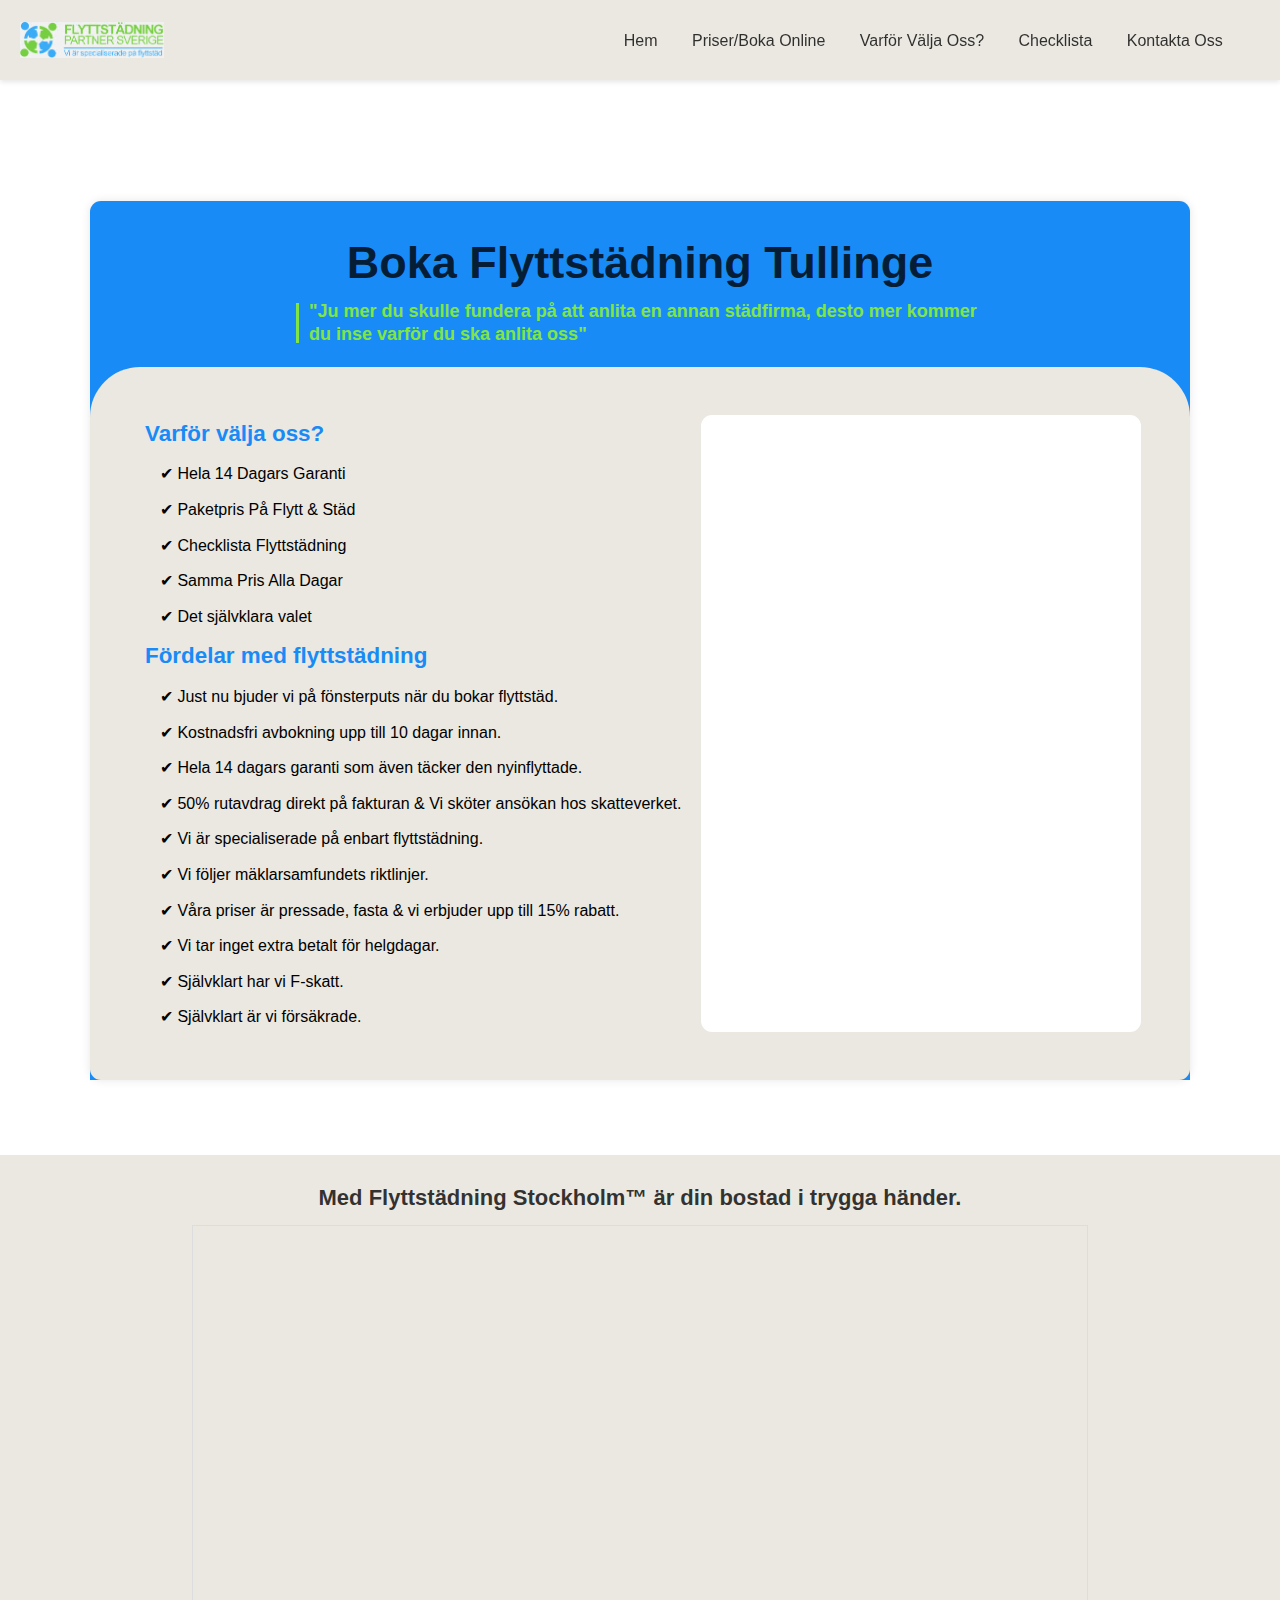
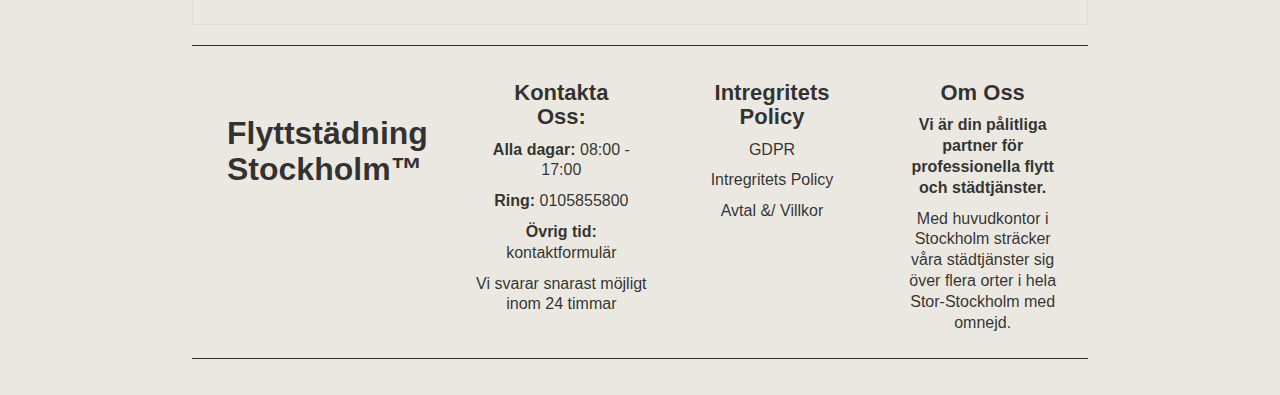
==== booking-page.html @ 36fc8c75 "BIG UPDATE" ====
<!DOCTYPE html>
<html lang="en">
<head>
    <meta charset="UTF-8">
    <meta name="viewport" content="width=device-width, initial-scale=1.0">
    <title>Flyttstädning Stockholm</title>
    <link rel="stylesheet" href="style.css"> <!-- Link to external CSS file -->
</head>
<body class="booking-body">
    <header>
        <nav class="navbar">
            <img id="logo" src="./images/logo.gif" alt="logo">
            <div class="menu-icon" id="menu-icon">
                <div class="line"></div>
                <div class="line"></div>
                <div class="line"></div>
            </div>
            <ul class="nav-links" id="nav-menu">
                <li><a href="index.html">Hem</a></li>
                <li><a href="booking-page.html">Priser/Boka Online</a></li>
                <li><a href="whyus.html">Varför Välja Oss?</a></li>
                <li><a href="checklist.html">Checklista</a></li>
                <li><a href="contact.html">Kontakta Oss</a></li>
            </ul>
        </nav>
    </header>

    <img src="./images/cleaningbg3.jpg" alt="cleaning service" class="background-image">

    <div class="boooking-container">
        <div class="contact-inner-container">
            <h1>Boka Flyttstädning Tullinge</h1>
            <p class="quote-container"><span class="quote-line"></span>"Ju mer du skulle fundera på att anlita en annan städfirma, desto mer kommer du inse varför du ska anlita oss"</p>
        </div>

        <div class="form-container">
            <div class="form-inner-container flex-row">
                <div class="">
                    <div class="info-section">
                        <h2 class="form-h2">Varför välja oss?</h2>
                        <ul>
                            <li><span class="checkmark-2">✔</span> Hela 14 Dagars Garanti</li>
                            <li><span class="checkmark-2">✔</span> Paketpris På Flytt & Städ</li>
                            <li><span class="checkmark-2">✔</span> Checklista Flyttstädning</li>
                            <li><span class="checkmark-2">✔</span> Samma Pris Alla Dagar</li>
                            <li><span class="checkmark-2">✔</span> Det självklara valet</li>
                        </ul>
                    </div>
                    
                    <div class="benefits-section">
                        <h2 class="form-h2">Fördelar med flyttstädning</h2>
                        <ul>
                            <li><span class="checkmark-2">✔</span> Just nu bjuder vi på fönsterputs när du bokar flyttstäd.</li>
                            <li><span class="checkmark-2">✔</span> Kostnadsfri avbokning upp till 10 dagar innan.</li>
                            <li><span class="checkmark-2">✔</span> Hela 14 dagars garanti som även täcker den nyinflyttade.</li>
                            <li><span class="checkmark-2">✔</span> 50% rutavdrag direkt på fakturan & Vi sköter ansökan hos skatteverket.</li>
                            <li><span class="checkmark-2">✔</span> Vi är specialiserade på enbart flyttstädning.</li>
                            <li><span class="checkmark-2">✔</span> Vi följer mäklarsamfundets riktlinjer.</li>
                            <li><span class="checkmark-2">✔</span> Våra priser är pressade, fasta & vi erbjuder upp till 15% rabatt.</li>
                            <li><span class="checkmark-2">✔</span> Vi tar inget extra betalt för helgdagar.</li>
                            <li><span class="checkmark-2">✔</span> Självklart har vi F-skatt.</li>
                            <li><span class="checkmark-2">✔</span> Självklart är vi försäkrade.</li>
                        </ul>
                    </div>
                </div>
               
                <div class="form-section">
                    <div id="" class="booking_form">
                        <div id="iframe-container">
                            <iframe id="fs_frame_15" src="https://www.formsolutions.se/forms/view/15" scrolling="no" style="overflow: hidden; height: 570px; width:400px; border:none;"></iframe>
                        </div>
                    </div>
                </div>
            </div>
        </div>
    </div>

    <footer>
        <div class="footer-container centered-section">
            <h2>Med Flyttstädning Stockholm™ är din bostad i trygga händer.</h2>
            <!-- MAPS -->
            <div class="map-container">
                <iframe 
                src="https://www.google.com/maps/embed?pb=!1m18!1m12!1m3!1d3151.8354345093666!2d144.95373631531697!3d-37.816279779751554!2m3!1f0!2f0!3f0!3m2!1i1024!2i768!4f13.1!3m3!1m2!1s0x6ad642af0f11fd81%3A0xf5779a74ee620c1!2sMelbourne%20VIC%2C%20Australia!5e0!3m2!1sen!2sus!4v1602314217045!5m2!1sen!2sus" 
                width="100%" 
                height="100%" 
                style="border:0;" 
                allowfullscreen="" 
                loading="lazy">
            </iframe>
            </div>
            <div class="footer-inner-container">
                <div class="footer-text-section paragraph-2tv2o3MU1B text-output cparagraph-2tv2o3MU1B none noBorder radius0 none" data-animation-class=""><div><h2><strong><br>Flyttstädning<br>Stockholm™</strong></h2></div></div>

                <div class="footer-text-section">
                    <h3>Kontakta Oss:</h3>
                    <p><strong>Alla dagar:</strong> 08:00 - 17:00</p>
                    <p><strong>Ring:</strong> 0105855800</p>
                    <p><strong>Övrig tid:</strong> kontaktformulär</p>
                    <p>Vi svarar snarast möjligt inom 24 timmar</p>
                </div>
                <div class="footer-text-section">
                    <h3>Intregritets Policy</h3>
                    <p class="orange-color">GDPR</p>
                    <p class="orange-color">Intregritets Policy</p>
                    <p class="orange-color">Avtal &/ Villkor</p>
                </div>
                <div class="footer-text-section">
                    <h3>Om Oss</h3>
                    <p><strong>Vi är din pålitliga partner för professionella flytt och städtjänster.</strong></p>
                    <p>Med huvudkontor i Stockholm sträcker våra städtjänster sig över flera orter i hela Stor-Stockholm med omnejd.</p>
                </div>
            </div>
        </div>
    </footer>

    <script src="functions.js"></script>
</body>
</html>
---- style.css ----
:root {
    --H1-TEXT:65px;
    /* --MAIN-COLOR:#537164; */
    --MAIN-COLOR:#81E546;
    --SECONDARY-COLOR:rgba(0,0,0,0.8);
    --BTN-COLOR:#188bf6;
    --TEXT-COLOR:rgba(255,255,255,1);
    --TEXT-COLOR:rgba(0,0,0,0.8);
    --SOFT-COLOR:#EAE8E1;
    /* --SOFT-COLOR:#e3e1e1; */
    /* --ORANGE-COLOR:#f6ad55; */
    --ORANGE-COLOR:#3CACF6;
    --RED-COLOR:#e93d3d;
    --BIG-TEXT:35px;
    --MEDIUM-TEXT:28px;
    --SMALL-TEXT:20px;
    --SMALLEST-TEXT:16px;
    --FONT-FAMILY: 'Arial, sans-serif'; 
    --PADDING: 10px;
    --MARGIN: 15px;
    --BIG-MARGIN:20px;
    --BIGGEST-MARGIN:30px;
    --BIGGEST-MARGIN:40px;
    --BORDER-RADIUS:11px;
}

* {
    box-sizing: border-box;
    margin: 0;
    padding: 0;
}

body {
    font-family: Arial, sans-serif;
    margin: 0;
    padding: 0;
    line-height: 1.6;
    background-color:var(--MAIN-COLOR);
    position: relative;
    overflow-x: hidden;
    padding-top:1px;
}

h1 {
    font-size:var(--H1-TEXT);
    margin:var(--MARGIN);
    line-height:120%;
    width:800px;
    width:100%;
    opacity: 0; /* Start with invisible text */
    animation: fadeInUp 1.5s ease-in-out forwards; /* Apply the animation */
    animation-delay: 0.2s; /* Start animation after h1 is done */
    color:var(--TEXT-COLOR);
}

h2 {
    font-size:var(--BIG-TEXT);
    margin:var(--MARGIN);
    line-height:110%;
    color:var(--TEXT-COLOR);
}

h3 {
    font-size:var(--MEDIUM-TEXT);
    margin:var(--MARGIN);
    line-height:110%;
    color:var(--TEXT-COLOR);
}

p {
    font-size:var(--SMALL-TEXT);
    margin:var(--MARGIN);
    line-height: 130%;
    color:var(--TEXT-COLOR);
}

.big-paragraph {
    font-size:var(--BIG-TEXT);
    margin-bottom:0;
    opacity:0;
    animation: fadeInUp 1.5s ease-in-out forwards; /* Apply the animation */
    animation-delay: 0.2s; /* Start animation after h1 is done */
}

.small-paragraph {
    font-size:23px;
    font-weight: bold;
    margin-top:0;
    opacity:0;
    animation: fadeInUp 1.5s ease-in-out forwards; /* Apply the animation */
    animation-delay: 0.2s; /* Start animation after h1 is done */
}

a {
    list-style: none;
    outline: none;
    text-decoration:none;
}

a:focus {
    color:rgba(255,255,255,0.1);
}

section {
    padding:60px 0;
    position: relative;
}

.centered-section {
    display: flex;
    justify-content: center;
    align-items: center;
    flex-direction: column;
}

.centered-text {
    text-align: center;
    color:var(--SECONDARY-COLOR);
    margin:var(--BIG-MARGIN);
}

.big-margin {
    margin:var(--BIG-MARGIN);
}

.main-color {
    color:var(--MAIN-COLOR);
    padding-top:50px;
}

.marked-text {
    color:black;
}

.half-section {
    width:50%;
    height:100%;
    display: flex;
    flex-direction: column;
    justify-content: center;
}

.half-section-inner-div{
    width: 80%;
    padding: 50px;
}

.container {
    width: 80%;
    height:100%;
    margin: auto;
    overflow: hidden;
    display:flex;
    max-width:1500px;
}

/* Optional: Styling for the map container */
.map-container {
    width: 100%;
    height: 400px; /* Adjust the height as needed */
    border: 1px solid #ddd; /* Optional border for visual appearance */
}

.blue-color {
    color:var(--BTN-COLOR) !important;
    font-weight: bold;
}

.green-color {
    color:var(--MAIN-COLOR) !important;
    font-weight: bold;
}

.padding-top {
    padding-top:var(--BIG-MARGIN);
}

@media only screen and (min-width: 3000px) {
    :root {
        --H1-TEXT:91px;
        --BIG-TEXT:56px;
        --MEDIUM-TEXT:39.2px;
        --SMALL-TEXT:28px;
        --SMALLEST-TEXT:22.4px;
        --FONT-FAMILY: 'Arial, sans-serif'; 
        --PADDING: 20px;
        --MARGIN: 30px;
        --BIG-MARGIN:40px;
        --BIGGEST-MARGIN:80px;
        --BORDER-RADIUS:11px;
    }
    
}

@media only screen and (max-width: 1780PX) {
    :root {
        --H1-TEXT:52px;
        --BIG-TEXT:32px;
        --MEDIUM-TEXT:22.4px;
        --SMALL-TEXT:16px;
        --SMALLEST-TEXT:12.8px;
        --PADDING: 10px;
        --MARGIN: 15px;
        --BIG-MARGIN:20px;
        --BIGGEST-MARGIN:30px;
        --BIGGEST-MARGIN:40px;
        --BORDER-RADIUS:11px;
    }

}

@media only screen and (max-width: 768px) {
    :root {
        --H1-TEXT:30px;
        --BIG-TEXT:26px;
        --MEDIUM-TEXT:20px;
        --SMALL-TEXT:16px;
        --SMALLEST-TEXT:13px;
        --PADDING: 10px;
        --MARGIN: 15px;
        --BIG-MARGIN:20px;
        --BIGGEST-MARGIN:30px;
        --BIGGEST-MARGIN:40px;
        --BORDER-RADIUS:11px;
    }
}
 

/* =============== BUTTONS  ================ */

.button-container {
    display:flex;
    margin:var(--MARGIN) 0;
}

.contact-button {
    width:220px;
    height: 55px;
    line-height:50px;
    border-radius:var(--BORDER-RADIUS);
    font-size: 22px;
    background-color:var(--MAIN-COLOR);
    text-align: center;
    color:var(--TEXT-COLOR);
    font-weight: bold;
    border: none;
    display: flex;
    justify-content: space-evenly;
    align-items: center;
    text-decoration: none;
    position: relative;
}

.contact-button:hover {
    cursor: pointer;
}

.sub-button {
    width:300px;
    height: 55px;
    line-height:50px;
    border-radius:var(--BORDER-RADIUS);
    font-size: 20px;
    background-color:var(--MAIN-COLOR);
    text-align: center;
    color:var(--TEXT-COLOR);
    font-weight: bold;
    border: none;
    display: flex;
    justify-content: space-evenly;
    align-items: center;
    text-decoration: none;
    position: relative;
}

.contact-button:hover {
    cursor: pointer;
}


.discount-button {
    width:420px;
    height: 65px;
    line-height:65px;
    border-radius:var(--BORDER-RADIUS);
    font-size: 22px;
    background-color:var(--BTN-COLOR);
    text-align: center;
    color:white;
    font-weight: bold;
    border: none;
    display: flex;
    justify-content: space-evenly;
    align-items: center;
    text-decoration: none;
    transition: background-color 0.3s ease, color 0.3s ease;
    position: relative;
    opacity:0;
    animation: fadeInUp 1.5s ease-in-out forwards, hinge 3s ease-in-out infinite; 
    animation-delay: 0.7s; 
}

.discount-button:hover {
    cursor: pointer;
}

.prices-button {
    width:280px;
    height: 77px;
    line-height:50px;
    border-radius:var(--BORDER-RADIUS);
    font-size: 22px;
    background-color:var(--MAIN-COLOR);
    text-align: center;
    color:var(--TEXT-COLOR);
    font-weight: bold;
    border: none;
    display: flex;
    justify-content: space-evenly;
    align-items: center;
    text-decoration: none;
    position: relative;
    display: flex;
    flex-direction: column;
}

.prices-button:hover {
    cursor: pointer;
}


.button {
    width:240px;
    height: 60px;
    line-height:50px;
    border-radius:var(--BORDER-RADIUS);
    font-size: 18px;
    background-color:var(--BTN-COLOR);
    text-align: center;
    font-weight: bold;
    border: none;
    display: flex;
    justify-content: space-evenly;
    align-items: center;
    text-decoration: none;
    transition: background-color 0.3s ease, color 0.3s ease;
    position: relative;
}

.button:hover {
   animation: bounce 0.5s ease;
   cursor: pointer;
}

.red-btn {
    background-color:var(--RED-COLOR);
    color:var(--TEXT-COLOR);
}

.btn-arrow {
    height:50%;
    width:auto;
} 

.btn-arrow-2 {
    height:25px;
    width:auto;
    position: relative;
    top:4px;
} 

.btn-text {
    height:25px;
}

.second-btn-text {
    font-size: var(--SMALLEST-TEXT);
    color:var(--SECONDARY-COLOR);
    margin-top:0;
    height:40px;
    font-weight: 100;
}

@keyframes bounce {
    0%, 20%, 50%, 80%, 100% {
        transform: translateY(0);
    }
    40% {
        transform: translateY(-7px);
    }
    60% {
        transform: translateY(-5px);
    }
}

@keyframes hinge {
    0% {
        transform: rotate(0deg);
    }
    20% {
        transform: rotate(3deg);
    }
    40% {
        transform: rotate(-2deg);
    }
    60% {
        transform: rotate(1deg);
    }
    80% {
        transform: rotate(0deg);
    }
    100% {
        transform: rotate(0deg);
    }
}

.second-button {
    margin-left:10px;
    background-color: #f52525;
}

.arrow-icon {
    height:60%;
    width:auto;
    margin-left:20px;
    align-self: center;
    justify-self: center;
}

.big-icon {
    width:50px;
    height:auto;
}

@media only screen and (max-width: 768px) {
    .discount-button {
        width:280px;
        height: 50px;
        line-height:50px;
        font-size: var(--SMALL-TEXT);
    }
    
}
   



/* =========== END OF BUTTONS =========== */


/* =============== NAV ================ */

/* Your existing styles */
header {
    background-color: transparent;
    padding: var(--padding);
    position: absolute;
    top: 0;
    width: 100%;
    right: 0;
    z-index: 100;
}

#logo {
    height: 60%;
    width: auto;
}

nav {
    width: 80%;
    height: 80px;
    margin: auto;
    overflow: hidden;
    display: flex;
    justify-content: space-between;
    align-items: center;
}

.navbar {
    position: fixed;
    width: 100%;
    top: 0;
    left: 0;
    display: flex;
    justify-content: space-between;
    align-items: center;
    padding: 10px 20px;
    transition: transform 0.3s ease, background-color 0.3s ease;
    background-color: transparent;
    background-color: var(--SOFT-COLOR);
    color: var(--MAIN-COLOR);
    color:var(--TEXT-COLOR);
    z-index: 100;
    box-shadow: 0 2px 5px rgba(0, 0, 0, 0.1);
}

.navbar.hidden {
    transform: translateY(-100%);
}

.nav-links a {
    text-decoration: none;
    color: inherit;
    transition: color 0.3s ease;
}

header h1 {
    margin: 0;
    text-align: center;
}

nav ul {
    padding: 0;
    list-style: none;
    text-align: center;
    margin-right:3%;
}

nav ul li {
    display: inline;
}

nav ul li a {
    text-decoration: none;
    position: relative;
    font-size: var(--SMALL-TEXT);
    padding: 0.1rem 0;
}

nav ul li a::after {
    content: '';
    position: absolute;
    width: 100%;
    height: 2px;
    bottom: 0;
    left: 0;
    background-color: var(--MAIN-COLOR);
    transform: scaleX(0);
    transform-origin: bottom right;
    transition: transform 0.25s ease-out;
    z-index: 10;
}

nav ul li a:hover::after {
    transform: scaleX(1);
    transform-origin: bottom left;
}

.hero {
    padding: 2rem 0;
    text-align: center;
}

.navbar.white .logo,
.navbar.white .nav-links li {
    animation: bounceDrop 0.6s ease forwards;
}

.logo {
    font-size: 24px;
    font-weight: bold;
    color: inherit;
    transition: color 0.3s ease;
    position: relative;
}

@keyframes bounceDrop {
    0% {
        transform: translateY(-30px);
    }
    20% {
        transform: translateY(0);
    }
    40% {
        transform: translateY(-15px);
    }
    60% {
        transform: translateY(0);
    }
    80% {
        transform: translateY(-5px);
    }
    100% {
        transform: translateY(0);
    }
}

/* Responsive Hamburger Menu */
.menu-icon {
    cursor: pointer;
    display: none; /* Hidden by default */
    flex-direction: column;
    justify-content: space-between;
    height: 24px;
    width: 30px;
}

.menu-icon .line {
    height: 4px;
    background-color: var(--MAIN-COLOR);
    border-radius: 2px;
    transition: transform 0.3s ease, opacity 0.3s ease;
}

/* Media Queries */
@media only screen and (max-width: 1026px) {
    .menu-icon {
        display: flex; /* Show hamburger on small screens */
    }

    .nav-links {
        position: fixed;
        top: 80px;
        right: 0;
        width: 100vw;
        height:100vh;
        background-color: var(--SOFT-COLOR);
        flex-direction: column;
        align-items: center;
        transform: translateX(100%);
        transition: transform 0.3s ease;
        z-index: 1000;
    }

    nav ul {
        text-align: left; /* Adjust text alignment for mobile */
    }

    nav ul li {
        display: block;
        margin: var(--BIG-MARGIN);
    }

    .nav-links.open {
        transform: translateX(0);
    }

    /* Animate the hamburger icon to an "X" */
    .menu-icon.open .line:nth-child(1) {
        transform: translateY(10px) rotate(45deg);
    }

    .menu-icon.open .line:nth-child(2) {
        opacity: 0;
    }

    .menu-icon.open .line:nth-child(3) {
        transform: translateY(-10px) rotate(-45deg);
    }
}

@media only screen and (max-width: 768px) {
    .container {
        width: 100%;
        padding: 0 10px;
    }

    header {
        text-align: left;
        padding: 20px;
    }

    nav ul {
        text-align: left;
    }

    .hero {
        padding: 1rem 0;
    }
}

@media only screen and (min-width: 601px) and (max-width: 768px) {
    .container {
        width: 90%;
    }

    .hero {
        padding: 1.5rem 0;
    }
}

@media only screen and (min-width: 769px) {
    .container {
        width: 80%;
    }

    .hero {
        padding: 2rem 0;
    }
}


/* ============= END OF NAV ============== */




/* =============== LANDING PAGE ================ */
#home {
    margin-top:80px;
    height:75vh;
}

main {
    height: 100vh;
    width: 100%;
    background-color: var(--MAIN-COLOR);
    margin: 0;
    position: relative;
    display: flex;
    align-items: center;
    justify-content: center;
}

.centered-text-container {
    align-items: center;
    display: flex;
    justify-content: center;
    flex-direction: column;
    width:100%;
    height:auto;
    z-index:10;
}

#background-image {
    width:90%;
    height:auto;
    border-radius:var(--BORDER-RADIUS);
}

#secondary-text {
    font-size: var(--MEDIUM-TEXT);
    opacity:0;
    animation: fadeInUp 2.5s ease-in-out forwards; /* Optional animation for paragraph */
    animation-delay: 1s; /* Start animation after h1 is done */
}

.landing-margin-left {
    margin-left:7%;
}

.landing-margin-left-2 {
    margin-left:10%;
}

.landing-margin-left-3 {
    margin-left:50%;
}

.landing-margin-left-4 {
    margin-left:32%;
}

@keyframes fadeIn {
    0% {
        opacity: 0;
    }
    100% {
        opacity: 1;
    }
}

@keyframes fadeInUp {
    0% {
        opacity: 0;
        transform: translateY(50px); /* Start 50px below */
    }
    100% {
        opacity: 1;
        transform: translateY(0); /* End at the original position */
    }
}

.big-width-section {
    width:58%;
    height:100%;
    padding-left:var(--BIG-MARGIN);
    background-color: var(--MAIN-COLOR);
    display: flex;
    justify-content: center;
    flex-direction: column;
}


.small-width-section {
    width:42%;
    height:100%;
    position: relative;
    display: flex;
    align-items: center;
    justify-content: center;
    flex-direction: column;
}

.blurred-background {
    width:100%;
    height:100%;
    position: absolute;
    left:0;
    right:0;
    top:0;
    bottom:0;
    backdrop-filter: blur(1px); /* Adjust blur level as needed */
    background: rgba(0, 0, 0, 0.3); /* Semi-transparent background color */
    z-index: 10; /* Ensure it is above the video but below content */
}

.margin-left {
    margin-left:10%;
}

.video-background {
    position: absolute;
    top: 0;
    left: 0;
    width: 100%;
    height: 100%;
    overflow: hidden;
    z-index: 5;
}

#background-video {
    position: absolute;
    top: 50%;
    left: 50%;
    width: 100%;
    height: 100%;
    transform: translate(-50%, -50%);
    object-fit: cover;
}

.background-image {
    position: absolute;
    top:0;
    left:0;
    right:0;
    object-fit: cover;
    width:100%;
    height:100%;
}

.content {
    position: relative;
    z-index: 1;
    display: flex;
    flex-direction: column;
    justify-content: center;
    align-items: center;
    height: 100%;
    color: white;
    text-align: center;
    padding: 20px;
    background: rgba(0, 0, 0, 0.5); /* Optional: Adds a dark overlay for better text readability */
}

@media only screen and (max-width: 1026px) {
    .small-width-section{
        display: none;
    }

    .big-width-section {
        width:100%;
        z-index:20;
        background-color: transparent;
    }

    .big-width-section > h1 {
        width:100%;
    }

    .small-width-section {
        position: absolute;
        z-index: 10;
        width:100%;
        height:100%;
        top:0;
        left:0;
        display: flex;
    }

    .landing-margin-left, .landing-margin-left-2, .landing-margin-left-3, .landing-margin-left-4 {
        margin-left:0;
    }
}

 


/* =============== END OF LANDING PAGE ================ */



/* =============== REVIEWS ================ */

#reviews {
    padding-top:0;
    margin-top:0;
    width:100%;
    margin:0 auto;
    background-color: white;
    display:flex;
    position: relative;
    flex-direction: column;
    justify-content: center;
    align-items: center;
}

.review-divider-container {
    display:flex;
    width:61%;
    height:50%;
    position: relative;
    max-width:1170px;
    justify-content: center;
}

.review-divider-outer-container {
    width:100%;
    display:flex;
    justify-content: center;
    align-items: center;
    background-color: var(--SOFT-COLOR);
    padding:10px 0;
}

.review-block {
    margin: 1.333% 0.333%;
    width: 30%;
    height:auto;
    text-align: center;
    background-color: white;
    border:2px solid var(--MAIN-COLOR);
    opacity: 1;
    display: flex;
    flex-direction: column;
    align-items: center;
    justify-content: center;
}

.review-block > h2 {
   margin: 10px 0 0 0;
   font-size:40px;
   color:var(--BTN-COLOR);
}

.review-block > p {
    margin: 0 0 10px 0;
    font-size:23px;
    color:var(--SECONDARY-COLOR);
    font-weight: 0;
}

.review-header {
    font-size:var(--BIG-TEXT);
}

.review-icon {
    height:40px;
    width:auto;
    margin-right:5px;
    position: relative;
    top:3px;
}

.five-stars-img {
    width:auto;
    height:20px;
    margin-bottom:0;
    position: relative;
    top:5px;
}

/* #review-h2-first {
    margin-top:0;
} */

.review-phone-right {
    position: absolute;
    right:-1.5%;
    top:-19%;
    width:29%;
    max-width:700px;
    height:auto;
    z-index:10;
    opacity: 0;
    transform: translateY(50px);
    animation: fadeInUpAndDown 4s ease-out forwards;
    /* Adjust delay for each image */
    animation-delay: 3s;
}

.review-phone-left {
    position: absolute;
    left:-1.5%;
    top:-19%;
    width:29%;
    max-width:700px;
    height:auto;
    z-index:10;
    opacity: 0;
    transform: translateY(50px);
    animation: fadeInUpAndDown 4s ease-out forwards;
    /* Adjust delay for each image */
    animation-delay: 3s;
}

.review-text{
    color:var(--SECONDARY-COLOR);
    font-weight: bold;
    width:70%;
    max-width: 1000px;
}

.review-text-container {
    width:50%;
    text-align: center;
    display: flex;
    justify-content: center;
    align-items: center;
    flex-direction: column;
    max-width: 1000px;
}

@media only screen and (max-width: 1026px) {
    .review-text-container {
        width:100%;
        text-align: center;
        display: flex;
        justify-content: center;
        align-items: center;
        flex-direction: column;
        max-width: 1000px;
    }

    .review-divider-container {
        width:100%;
    }

    .review-phone-right, .review-phone-left {
        display: none;
    }

}

@media only screen and (max-width: 1026px) {
    .review-block > h2 {
       font-size: var(--SMALL-TEXT);
    }
    
    .review-block > p {
        font-size: var(--SMALLEST-TEXT);
    }
     
}


@keyframes fadeInUpAndDown {
    0% {
        opacity: 0;
        transform: translateY(50px);
    }
    100% {
        opacity: 1;
        transform: translateY(0);
    }
    50% {
        opacity: 1;
        transform: translateY(0);
    }
    100% {
        transform: translateY(100px);
    }
}

@keyframes fillBar {
    to {
        width: var(--stat-width);
    }
}

@keyframes fall {
    to {
        transform: translateY(0);
        opacity: 1;
    }
}

@keyframes bounce {
    0%, 100% {
        transform: translateY(0);
    }
    50% {
        transform: translateY(-20px);
    }
}

@keyframes fadeIn {
    from {
        opacity: 0;
    }
    to {
        opacity: 1;
    }
}


/* ============= END OF REVIEWS ============== */


/* =============== REVIEWS ================ */

#info {
    width:100%;
    margin:0 auto;
    background-color: white;
    display:flex;
    position: relative;
    flex-direction: column;
    justify-content: center;
    align-items: center;
    background-image: url('./images/bg.png');
    background-position: center;
    background-size: cover;
}

.info-container {
    display:flex;
    width:80%;
    height:50%;
    position: relative;
    max-width:1370px;
}

.info-block {
    margin:0.7%;
    width:32%;
    height:auto;
    text-align: center;
    background-color: lightcyan;
    border:3px solid var(--ORANGE-COLOR);
 /*    opacity: 0;
    transform: translateY(-200px);
    animation: fadeInUp 1.5s ease-in-out forwards; 
    animation-delay: 1.5s; */
    padding:15px;
}

.info-block > h3 {
    margin: 10px 0 5px 0;
    color:var(--ORANGE-COLOR);
}

.info-block > h4 {
    margin: 5px 0 10px 0;
    color:var(--SECONDARY-COLOR);
    font-size: var( --SMALL-TEXT);
}

.info-block > p {
    margin: 5px 0 10px 0;
    color:var(--SECONDARY-COLOR);
}

.info-text{
    color:var(--SECONDARY-COLOR);
    font-weight: bold;
    width:70%;
    max-width: 1000px;
}

.info-text-container {
    width:50%;
    text-align: center;
    display: flex;
    justify-content: center;
    align-items: center;
    flex-direction: column;
    max-width: 1000px;
}

@media only screen and (max-width: 1028px) {
    .info-container {
        width:90%;
    }

    .info-block {
        animation: none;
        opacity:1;
        transform: translateY(0);
    }

}


@media only screen and (max-width: 768px) {
    .info-container {
        flex-direction: column;
    }

    .info-block {
        width: 100%;
        margin: 2% 0;
    }
}




/* ============= END OF INFO ============== */




/* =============== SERVICES ================ */

#services {
    background-color: var(--SECONDARY-COLOR);
}

.services-container {
    display:flex;
    margin:var(--BIG-MARGIN) 0;
}

.icon {
    width:auto;
    height:100px;
    margin-right:var(--BIG-MARGIN);
    transition: transform 0.3s ease-in-out, box-shadow 0.3s ease-in-out;
}

.services-container:hover > .icon {
    transform: scale(1.2);
}


/* =========== END OF SERVICES =========== */



/* =============== CONTACT ================ */

.contact-container {
    max-width: 500px;
    position: relative;
    overflow: auto;
    margin:150px auto 75px 50vw;
    border-radius: var(--BORDER-RADIUS);
    box-shadow: 0 0 10px rgba(0, 0, 0, 0.1);
    text-align: center;
    overflow: unset;
}

.contact-info {
    position: absolute;
    top: 50%;
    left: -260px;
    -webkit-transform: translate(-50%, -50%);
    -moz-transform: translate(-50%, -50%);
    -ms-transform: translate(-50%, -50%);
    -o-transform: translate(-50%, -50%);
    transform: translate(-50%, -50%);
    background-color:var(--ORANGE-COLOR);
    text-align: start;
    padding:10px;
    width:520px;
    border-top-left-radius: var(--BORDER-RADIUS);
    border-bottom-left-radius: var(--BORDER-RADIUS);
}

.contact-info > div > h2 {
    font-size:var(--MEDIUM-TEXT);
}

.contact-inner-container {
    background-color: var(--BTN-COLOR);
    padding:20px;
    z-index: 50;
    border-top-left-radius: var(--BORDER-RADIUS);
    border-top-right-radius: var(--BORDER-RADIUS);
    overflow:hidden;
}

.form-container {
    background-color: var(--BTN-COLOR);
    text-align: start;
    z-index: 50;
}

.form-container label {
    color:rgba(0,0,0,0.6);
}

.contact-inner-container h1 {
    font-size: var(--MEDIUM-TEXT);
    animation:none;
    opacity: 1;
    width:auto;
}

.contact-form h2 {
    margin-bottom: 20px;
    font-size: 24px;
    color: #333;
    text-align: center;
}

.form-group {
    margin-bottom: 15px;
}

.form-group label {
    display: block;
    margin-bottom: 5px;
    font-weight: bold;
    color: #333;
}

.form-group input,
.form-group textarea {
    width: 100%;
    padding: 10px;
    border: 1px solid #ccc;
    border-radius: 5px;
    font-size: 16px;
    color: #333;
    background-color: #f9f9f9;
}

.form-group input:focus,
.form-group textarea:focus {
    border-color: var(--ORANGE-COLOR);
    outline: none;
    background-color: #fff;
}

button[type="submit"], input[type="submit"] {
    padding: 15px;
    border: none;
    border-radius: var(--BORDER-RADIUS);
    font-size: 16px;
    font-weight: bold;
    color: #fff;
    background-color: var(--MAIN-COLOR);
    background-color: var(--BTN-COLOR);
    cursor: pointer;
    transition: background-color 0.3s ease;
}

button[type="submit"]:hover, input[type="submit"]:hover {
    background-color: var(--ORANGE-COLOR);
}

@media only screen and (max-width: 1600px) {
   .contact-container{
        margin:150px auto 75px auto;
   }
}

@media only screen and (max-width: 767px) {
    .contact-container{
        width:95%;
    }
 }

/* =========== END OF CONTACT =========== */



/* =============== FOOTER ================ */
footer {
    background: var(--SOFT-COLOR);
    color: var(--SECONDARY-COLOR);
    text-align: center;
    padding: 1rem 0;
    display: flex;
    justify-content: center;
    align-items: center;
    position: relative;
}

.logo-footer{
    width:200px;
    height:auto;
}

.footer-container {
    display:flex;
    width:70%;
}

.footer-inner-container {
    display:flex;
    color:var(--SECONDARY-COLOR);
    margin:var(--BIG-MARGIN) 0;
    border-top: 1px solid var(--SECONDARY-COLOR);
    border-bottom: 1px solid var(--SECONDARY-COLOR);
}

.footer-text-section {
    display:flex;
    flex-direction: column;
    width:25%;
    margin:var(--BIG-MARGIN);
}

.footer-container > h2 {
    color:var(--TEXT-COLOR);
    font-size:22px;
}

.footer-text-section > div > h2 {
    color:var(--TEXT-COLOR);
    font-size:var(--BIG-TEXT);
    width:25%;
}

.footer-text-section > p{
    color:var(--SECONDARY-COLOR);
    font-size:var(--SMALL-TEXT);
    margin:5px 0;
}

.footer-text-section > h3 {
    font-size:22px;
    color:var(--TEXT-COLOR);
    margin-bottom: 5px;
}

@media only screen and (max-width: 1026px) {
    .footer-inner-container {
        display: flex;
        flex-direction: column;
        justify-content: center;
        align-items: center;
    }

    .footer-text-section {
        width:80%;
        display: flex;
        justify-content: center;
    }

    .footer-inner-container > h2 {
        width:100%;
    }

    .footer-container {
        width: 90%;
    }
}

/* =============== ARTICLE ================ */

.article-section {
    width:80%;
    max-width: 1600px;
    margin: 50px auto;
    background-color: var(--ORANGE-COLOR);
    border-radius: 8px;
    box-shadow: 0 2px 8px rgba(0, 0, 0, 0.1);
    overflow: hidden;
    display: flex;
    flex-direction: row;
}

.article-content-wrapper {
    display: flex;
    width: 100%;
}

.article-image {
    width: 40%;
    overflow: hidden;
}

.article-image img {
    width: 100%;
    height: 100%;
    object-fit: cover;
}

.article-content {
    width: 60%;
    padding: 20px;
    box-sizing: border-box;
}

.article-content h1 {
    font-size: var(--BIG-TEXT);
    margin-bottom: 15px;
    color: var(--MAIN-COLOR);
}

.article-content h2 {
    font-size: var(--MEDIUM-TEXT);
    margin-top: 20px;
    margin-bottom: 10px;
}

.article-content p {
    font-size: var(--SMALL-TEXT);
    line-height: 1.6;
    margin-bottom: 15px;
    line-height: 130%;
}

.article-content strong {
    color: var(--MAIN-COLOR);
}




@media only screen and (max-width: 1026px) {
    .article-content-wrapper {
        flex-direction: column;
    }

    .article-content {
        width:100%;
        padding:10px;
    }

    .article-section {
        width:95%;
        padding-top:0;
    }

    .article-image {
        width:100%;
    }
}
 

/* =============== END OF ARTICLE ================ */



/* =============== FAQ ================ */
#faq {
    background-color: var(--SOFT-COLOR);

}

.faq-container {
    display: grid;
    grid-template-columns: 1fr 1fr;
    gap: 20px;
    max-width: 1200px;
    margin: 0 auto;
}
.faq-item {
    width:540px;
    border: 1px solid #ccc;
    background-color: var(--MAIN-COLOR);
    padding: 15px;
    border-radius: 8px;
    box-shadow: 0 2px 4px rgba(0, 0, 0, 0.1);
    cursor: pointer;
    transition: background-color 0.3s ease, border-color 0.3s ease;
    margin:10px;
}

.faq-question {
    font-weight: bold;
    position: relative;
    padding-right: 30px;
    color: var(--TEXT-COLOR);
    font-size: 22px;
}
.faq-question::after {
    content: '';
    position: absolute;
    right: 10px; /* Adjust based on your image size */
    top: 50%;
    transform: translateY(-50%) rotate(0deg); /* Initial down-pointing position */
    width: 20px; /* Adjust based on your image size */
    height: 20px; /* Adjust based on your image size */
    background-image: url('./images/down-arrow.png'); /* Path to your white arrow image */
    background-size: contain;
    background-repeat: no-repeat;
    transition: transform 0.3s ease, background-image 0.3s ease;
}
.faq-item.active .faq-question::after {
    transform: translateY(-50%) rotate(180deg); /* Rotate image to point up */
    background-image: url('./images/down-arrow-oj.png'); /* Path to your orange arrow image */
}
.faq-item.active {
    background-color: #fff; /* Ensures background is white when active */
    border-color: var(--ORANGE-COLOR);/* Orange border for the active item */
}
.faq-item.active .faq-question {
    color: var(--ORANGE-COLOR); /* Change question color when active */
}
.faq-item.active .faq-question::after {
    transform: translateY(-50%) rotate(180deg); /* Rotate arrow */
    color: var(--ORANGE-COLOR); /* Change question color when active */
}
.faq-answer {
    display: none;
    margin-top: 10px;
    color: #555;
    line-height: 1.6;

    padding: 10px;
    transition: border-color 0.3s ease;
}
.faq-item.active .faq-answer {
    display: block;
}



@media only screen and (max-width: 1310px) {
    .faq-item {
        width:500px;
    }

}

@media only screen and (max-width: 1026px) {
    .faq-container {
        grid-template-columns: 1fr;
        gap:0; 
    }
}

@media only screen and (max-width: 760px) {
    .faq-item {
        width:80%;
    }

    .faq-question {
        font-size:18px;
    }

    .faq-item-container {
        display: flex;
        flex-direction: column;
        justify-content: center;
        align-items: center;
    }
}

/* =============== END OF FAQ ================ */


/* =============== PRICES SUBPAGE ================ */

.benefits, .company-info, .about-us  {
    border:3px solid var(--ORANGE-COLOR);
}

.text-content > p, .text-content > h2, .benefits >h2  {
    color:var(--SECONDARY-COLOR);
}

.prices-container {
    max-width: 1200px;
    margin: 0 auto;
    padding: 20px;
    margin-top:100px;
}

.prices-container > section {
    display: flex;
    flex-wrap: wrap;
    justify-content: space-between;
    margin: 20px 0;
    padding: 20px;
    background-color: var(--SOFT-COLOR);
    border-radius: 8px;
    box-shadow: 0 2px 4px rgba(0, 0, 0, 0.1);
}

.about-us, .company-info {
    flex-direction: row-reverse;
}

.benefits {
    flex-direction: row-reverse;
    align-items: center;
}

.text-content {
    flex: 1;
    padding: 0 20px;
}

.image-content {
    display: flex;
    text-align: center;
    justify-content: center;
    align-items: center;
}

.image-content img {
    max-width: 100%;
    border-radius: 8px;
}

.benefits h2 {
    /* text-align: center; */
    margin-bottom: 20px;
    width: 100%;
}

.benefits ul {
    list-style: none;
    padding: 0;
    margin: 0;
}

.benefits ul li {
    margin: 10px 0;
    font-size: 1.1rem;
    padding-left: 15px;
    position: relative;
}

.benefits ul li::before {
    content: '✓';
    color: var(--ORANGE-COLOR);
    position: absolute;
    left: -5px;
    top:-5px;
    font-size: 1.5rem;
}

.book-now {
    display: inline-block;
    margin-top: 20px;
    padding: 10px 20px;
    background-color: #007BFF;
    color: #fff;
    text-decoration: none;
    border-radius: 5px;
    transition: background-color 0.3s ease;
}

.book-now:hover {
    background-color: #0056b3;
}

@media only screen and (min-width: 3000px) {
    .prices-container {
        max-width: 1500px;
        margin: 0 auto;
        padding: 20px;
        margin-top:100px;
    }
}

@media only screen and (max-width: 1026px) {
    .image-content {
        width:100%;
    }
}

@media only screen and (max-width: 768px) {
    .text-content{
        padding:0;
    }

    .text-content > h2 {
        font-size:28px;
    }
}





/* =============== END OF PRICES ================ */


/* =============== CHECKLIST ================ */
.checklist-container {
    max-width: 1000px;
    margin: auto;
    background-color: white;
    background-color: var(--SOFT-COLOR);
    padding: 20px;
    border-radius: 10px;
    box-shadow: 0 4px 8px rgba(0, 0, 0, 0.1);
    margin-top:150px;
    margin-bottom:150px;
    border:3px solid var(--ORANGE-COLOR);
}

.checklist-container > h1 {
    text-align: center;
    color: #333;
    margin-bottom: 20px;
    font-size: var(--BIG-TEXT);
    animation:none;
    opacity: 1;
}

.checklist-nav {
    position: fixed;
    width: 100%;
    top: 80px;
    height:50px;
    left: 0;
    display: flex;
    justify-content: center;
    align-items: center;
    padding: 10px 20px;
    transition: transform 0.3s ease, background-color 0.3s ease;
    background-color: transparent;
    background-color: var(--SOFT-COLOR);
    color: var(--MAIN-COLOR);
    z-index: 100;
    box-shadow: 0 2px 5px rgba(0, 0, 0, 0.1);
    text-align: center;
}

.checklist-nav.hidden {
    transform: translateY(-260%);
}

.checklist-nav > .nav-links > li > a {
    text-decoration: none;
    position: relative;
    font-size: var(--SMALLEST-TEXT);
    padding: 0.2rem 0;
    font-weight: 600;
}

.checklist-nav > .nav-links > li > a:hover {
    cursor: pointer;
}

.checklist-section > h2 {
    color: #555;
    margin-bottom: 10px;
    border-bottom: 2px solid #ddd;
    padding-bottom: 5px;
    font-size: var(--MEDIUM-TEXT);
}

.checklist-section > ul {
    list-style: none;
    padding: 0;
    margin: 0;
}

.checklist-section > p {
    color:var(--SECONDARY-COLOR);
}

.checklist-section > ul li {
    padding: 10px 0;
    border-bottom: 1px solid #eee;
    display: flex;
    align-items: center;
}

.checklist-section > ul li input[type="checkbox"] {
    margin-right: 10px;
}

.note {
    color:black;
    font-size: 0.9em;
}

.checklist-section {
    margin-bottom: 30px;
}

.quote-container {
    display: flex;
    color:var(--MAIN-COLOR) !important;
    font-weight: bold;
    font-size:18px;
    width: 65%;
    margin: 0 auto;
}

.quote-line {
    display: block;
    width:5px;
    height:40px;
    position: relative;
    top:3px;
    background-color: var(--MAIN-COLOR);
    margin-right:10px;
}

.checkmark {
    margin-left:15px;
    margin-right:5px;
}

.checkmark-2 {
    margin-left:0;
    margin-right:0;
}

@media only screen and (max-width: 1026px) {
    .checklist-nav {
        display:none;
    }

    .quote-container {
        width:90%;
    }
}


/* =============== END OF CHECKLIST ================ */
.booking-body {
    background-color: white !important;
    padding-top:1px;
}

.boooking-container {
    max-width:1100px;
    position: relative;
    margin:200px auto 75px auto;
    background-color: white;
    background-color: var(--SOFT-COLOR);
    border-radius: var(--BORDER-RADIUS);
    box-shadow: 0 0 10px rgba(0, 0, 0, 0.1);
}

.boooking-container p {
    color:var(--SECONDARY-COLOR);
}

.book-text-container {
    display: flex;
}

.book-text-container > section {
    width:50%;
}

.booking-header {
    text-align: center;
}

.booking-header > h1 {
    animation-delay: 0;
}

.boooking-container > div >h1 {
    color: var(--SECONDARY-COLOR);
    font-size: 45px;
    width:auto;
    text-align: center;
    margin-bottom:10px;
}

.book-text-container > section {
    padding:0;
}


.book-text-container > section > div > h2 {
    color: var(--BTN-COLOR);
/*     color:var(--SECONDARY-COLOR); */
    margin-bottom: 10px;
    font-size: var(--MEDIUM-TEXT);
}

ul {
    list-style-type: none;
    padding: 0;
}

ul li {
    background: url('checkmark.png') no-repeat left center;
    background-size: 20px;
    padding-left: 30px;
    margin-bottom: 10px;
}

.form-section {
    display: flex;
    flex-direction: column;
    justify-content: center;
    align-items: center;
  /*   padding:15px;
    background-color: lightcoral;
    border-radius: var(--BORDER-RADIUS); */
}

.form-section form {
    display: flex;
    flex-direction: column;
    width:68%;
}

.form-section-contact {
    width:100%;
}

#contact-form {
    border:none;
}

label {
    margin-bottom: 5px;
    font-weight: bold;
}

input[type="text"], input[type="email"], input[type="tel"], input[type="date"], select {
    padding: 15px;
    margin-bottom: 15px;
    border: 1px solid #ddd;
    border-radius: var(--BORDER-RADIUS);
    font-size: 14px;
    background-color: #fff;
    color: #333;
    width:100%;
    appearance: none; /* Removes default styles for dropdowns */
    background-image: url('dropdown-arrow.png'); /* Replace with actual arrow image */
    background-repeat: no-repeat;
    background-position: right 10px center;
    border:2px solid lightgray;
}

.flex-row {
    display: flex;
}

.form-h2 {
    color:var(--BTN-COLOR);
    font-size: var(--MEDIUM-TEXT);
}

.form-inner-container {
    padding:40px;
    overflow: hidden;
    border-top-left-radius: 50px;
    border-top-right-radius: 50px;
    background-color: var(--SOFT-COLOR);
    border-bottom-left-radius: var(--BORDER-RADIUS);
    border-bottom-right-radius: var(--BORDER-RADIUS);
}

#iframe-container {
    padding:20px;
    border-radius: var(--BORDER-RADIUS);
    background-color:White;
    margin-left:20px;
}

textarea {
    padding: 15px;
    margin-bottom: 15px;
    border: 1px solid #ddd;
    border-radius: var(--BORDER-RADIUS);
    font-size: 14px;
    background-color: #fff;
    color: #333;
    width:100%;
    appearance: none; /* Removes default styles for dropdowns */
    background-image: url('dropdown-arrow.png'); /* Replace with actual arrow image */
    background-repeat: no-repeat;
    background-position: right 10px center;
    border:2px solid lightgray;
}


@media only screen and (max-width: 1026px) {
    .boooking-container {
        max-width:95%;
    }

    .form-inner-container {
        padding:20px;
    }
}



@media only screen and (max-width: 767px) {
    .flex-row {
        flex-direction: column;
    }
}
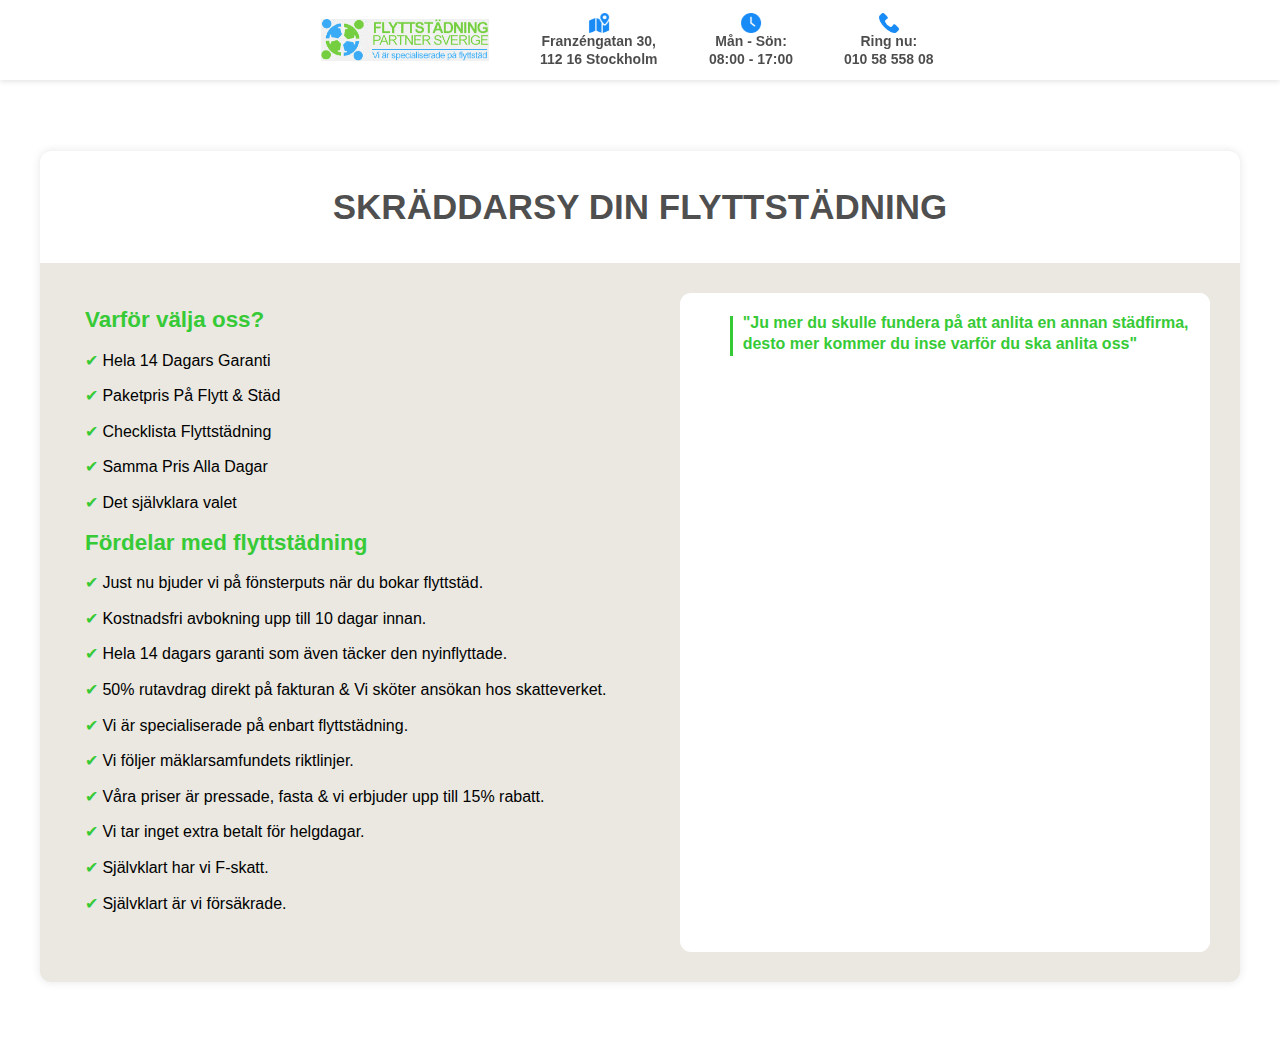
==== commit d37a3069: "Big update" ====
--- a/booking-page.html
+++ b/booking-page.html
@@ -5,11 +5,35 @@
     <meta name="viewport" content="width=device-width, initial-scale=1.0">
     <title>Flyttstädning Stockholm</title>
     <link rel="stylesheet" href="style.css"> <!-- Link to external CSS file -->
+    <link rel="preconnect" href="https://fonts.googleapis.com">
+    <link rel="preconnect" href="https://fonts.gstatic.com" crossorigin>
+    <link href="https://fonts.googleapis.com/css2?family=Roboto:ital,wght@0,100;0,300;0,400;0,500;0,700;0,900;1,100;1,300;1,400;1,500;1,700;1,900&display=swap" rel="stylesheet">
 </head>
 <body class="booking-body">
     <header>
-        <nav class="navbar">
-            <img id="logo" src="./images/logo.gif" alt="logo">
+        <nav class="navbar" id="nav">
+
+            <div class="nav-info-container centered">
+                <a href="index.html" class="nav-logo-link"><img id="logo" src="./images/logo.gif" alt="logo"></a>
+
+                <div class="nav-info-block" onClick="scrollToElement('footer');">
+                    <img src="images/map.png" alt="map icon">
+                    <span>Franzéngatan 30,<br>112 16 Stockholm</span>
+                </div>
+
+                <div class="nav-info-block" onClick="scrollToElement('footer');">
+                    <img src="images/time.png" alt="clock icon">
+                    <span>Mån - Sön:<br>08:00 - 17:00</span>
+                </div>
+
+                <a href="tel:+010 58 558 08">
+                    <div class="nav-info-block">
+                        <img src="images/phone-call.png" alt="phone icon">
+                        <span>Ring nu:<br>010 58 558 08</span>
+                    </div>
+                </a>
+            </div>
+<!-- 
             <div class="menu-icon" id="menu-icon">
                 <div class="line"></div>
                 <div class="line"></div>
@@ -22,15 +46,15 @@
                 <li><a href="checklist.html">Checklista</a></li>
                 <li><a href="contact.html">Kontakta Oss</a></li>
             </ul>
-        </nav>
+        </nav> -->
     </header>
 
+    <div id="nav-scroll"></div>
     <img src="./images/cleaningbg3.jpg" alt="cleaning service" class="background-image">
 
-    <div class="boooking-container">
+    <div class="booking-container">
         <div class="contact-inner-container">
-            <h1>Boka Flyttstädning Tullinge</h1>
-            <p class="quote-container"><span class="quote-line"></span>"Ju mer du skulle fundera på att anlita en annan städfirma, desto mer kommer du inse varför du ska anlita oss"</p>
+            <h1>SKRÄDDARSY DIN FLYTTSTÄDNING</h1>
         </div>
 
         <div class="form-container">
@@ -48,7 +72,7 @@
                     </div>
                     
                     <div class="benefits-section">
-                        <h2 class="form-h2">Fördelar med flyttstädning</h2>
+                        <h2 id="" class="form-h2" >Fördelar med flyttstädning</h2>
                         <ul>
                             <li><span class="checkmark-2">✔</span> Just nu bjuder vi på fönsterputs när du bokar flyttstäd.</li>
                             <li><span class="checkmark-2">✔</span> Kostnadsfri avbokning upp till 10 dagar innan.</li>
@@ -67,53 +91,14 @@
                 <div class="form-section">
                     <div id="" class="booking_form">
                         <div id="iframe-container">
-                            <iframe id="fs_frame_15" src="https://www.formsolutions.se/forms/view/15" scrolling="no" style="overflow: hidden; height: 570px; width:400px; border:none;"></iframe>
+                            <p class="quote-container"><span class="quote-line"></span>"Ju mer du skulle fundera på att anlita en annan städfirma, desto mer kommer du inse varför du ska anlita oss"</p>
+                            <iframe id="fs_frame_15" src="https://www.formsolutions.se/forms/view/4" scrolling="no" style="overflow: hidden; height: 570px; width:400px; border:none;"></iframe>
                         </div>
                     </div>
                 </div>
             </div>
         </div>
     </div>
-
-    <footer>
-        <div class="footer-container centered-section">
-            <h2>Med Flyttstädning Stockholm™ är din bostad i trygga händer.</h2>
-            <!-- MAPS -->
-            <div class="map-container">
-                <iframe 
-                src="https://www.google.com/maps/embed?pb=!1m18!1m12!1m3!1d3151.8354345093666!2d144.95373631531697!3d-37.816279779751554!2m3!1f0!2f0!3f0!3m2!1i1024!2i768!4f13.1!3m3!1m2!1s0x6ad642af0f11fd81%3A0xf5779a74ee620c1!2sMelbourne%20VIC%2C%20Australia!5e0!3m2!1sen!2sus!4v1602314217045!5m2!1sen!2sus" 
-                width="100%" 
-                height="100%" 
-                style="border:0;" 
-                allowfullscreen="" 
-                loading="lazy">
-            </iframe>
-            </div>
-            <div class="footer-inner-container">
-                <div class="footer-text-section paragraph-2tv2o3MU1B text-output cparagraph-2tv2o3MU1B none noBorder radius0 none" data-animation-class=""><div><h2><strong><br>Flyttstädning<br>Stockholm™</strong></h2></div></div>
-
-                <div class="footer-text-section">
-                    <h3>Kontakta Oss:</h3>
-                    <p><strong>Alla dagar:</strong> 08:00 - 17:00</p>
-                    <p><strong>Ring:</strong> 0105855800</p>
-                    <p><strong>Övrig tid:</strong> kontaktformulär</p>
-                    <p>Vi svarar snarast möjligt inom 24 timmar</p>
-                </div>
-                <div class="footer-text-section">
-                    <h3>Intregritets Policy</h3>
-                    <p class="orange-color">GDPR</p>
-                    <p class="orange-color">Intregritets Policy</p>
-                    <p class="orange-color">Avtal &/ Villkor</p>
-                </div>
-                <div class="footer-text-section">
-                    <h3>Om Oss</h3>
-                    <p><strong>Vi är din pålitliga partner för professionella flytt och städtjänster.</strong></p>
-                    <p>Med huvudkontor i Stockholm sträcker våra städtjänster sig över flera orter i hela Stor-Stockholm med omnejd.</p>
-                </div>
-            </div>
-        </div>
-    </footer>
-
     <script src="functions.js"></script>
 </body>
 </html>
--- a/style.css
+++ b/style.css
@@ -2,14 +2,14 @@
     --H1-TEXT:65px;
     /* --MAIN-COLOR:#537164; */
     --MAIN-COLOR:#81E546;
-    --SECONDARY-COLOR:rgba(0,0,0,0.8);
+    --DARKER-GREEN:#37ca37;
+    --SECONDARY-COLOR:rgba(0,0,0,0.7);
     --BTN-COLOR:#188bf6;
     --TEXT-COLOR:rgba(255,255,255,1);
     --TEXT-COLOR:rgba(0,0,0,0.8);
     --SOFT-COLOR:#EAE8E1;
-    /* --SOFT-COLOR:#e3e1e1; */
-    /* --ORANGE-COLOR:#f6ad55; */
-    --ORANGE-COLOR:#3CACF6;
+    --WHITE:WHITE;
+    --LIGHT-BLUE:#3CACF6;
     --RED-COLOR:#e93d3d;
     --BIG-TEXT:35px;
     --MEDIUM-TEXT:28px;
@@ -28,6 +28,22 @@
     box-sizing: border-box;
     margin: 0;
     padding: 0;
+    font-family: "Montserrat", sans-serif;
+}
+
+a, span {
+    text-decoration: none;
+    outline: none;
+    color:var(--SECONDARY-COLOR);
+}
+
+span {
+    font-weight: 400;
+}
+
+a:active, a:visited {
+    color: inherit;
+    background: transparent;
 }
 
 body {
@@ -35,7 +51,6 @@
     margin: 0;
     padding: 0;
     line-height: 1.6;
-    background-color:var(--MAIN-COLOR);
     position: relative;
     overflow-x: hidden;
     padding-top:1px;
@@ -47,9 +62,9 @@
     line-height:120%;
     width:800px;
     width:100%;
-    opacity: 0; /* Start with invisible text */
-    animation: fadeInUp 1.5s ease-in-out forwards; /* Apply the animation */
-    animation-delay: 0.2s; /* Start animation after h1 is done */
+ /*    opacity: 0; 
+    animation: fadeInUp 1.5s ease-in-out forwards; 
+    animation-delay: 0.2s; */
     color:var(--TEXT-COLOR);
 }
 
@@ -124,12 +139,13 @@
 }
 
 .main-color {
-    color:var(--MAIN-COLOR);
-    padding-top:50px;
+    color:var(--DARKER-GREEN);
+    padding-top:var(--BIG-MARGIN);
 }
 
 .marked-text {
-    color:black;
+    color:black !important;
+    font-weight: bold !important;
 }
 
 .half-section {
@@ -173,6 +189,14 @@
 
 .padding-top {
     padding-top:var(--BIG-MARGIN);
+}
+
+.section-margin {
+    margin:75px auto !important;
+}
+
+.centered {
+    margin:0 auto;
 }
 
 @media only screen and (min-width: 3000px) {
@@ -184,8 +208,6 @@
         --SMALLEST-TEXT:22.4px;
         --FONT-FAMILY: 'Arial, sans-serif'; 
         --PADDING: 20px;
-        --MARGIN: 30px;
-        --BIG-MARGIN:40px;
         --BIGGEST-MARGIN:80px;
         --BORDER-RADIUS:11px;
     }
@@ -231,6 +253,8 @@
 .button-container {
     display:flex;
     margin:var(--MARGIN) 0;
+    backface-visibility: hidden;
+
 }
 
 .contact-button {
@@ -239,31 +263,28 @@
     line-height:50px;
     border-radius:var(--BORDER-RADIUS);
     font-size: 22px;
-    background-color:var(--MAIN-COLOR);
+    background-color:var(--BTN-COLOR);
     text-align: center;
-    color:var(--TEXT-COLOR);
+    color:var(--WHITE) !important;
     font-weight: bold;
     border: none;
     display: flex;
-    justify-content: space-evenly;
+    justify-content: center;
     align-items: center;
     text-decoration: none;
     position: relative;
-}
-
-.contact-button:hover {
-    cursor: pointer;
+    transition: transform 0.3s ease; /* Smooth transition */
 }
 
 .sub-button {
-    width:300px;
+    width:320px;
     height: 55px;
     line-height:50px;
     border-radius:var(--BORDER-RADIUS);
     font-size: 20px;
-    background-color:var(--MAIN-COLOR);
+    background-color:var(--BTN-COLOR);
     text-align: center;
-    color:var(--TEXT-COLOR);
+    color:var(--WHITE);
     font-weight: bold;
     border: none;
     display: flex;
@@ -271,33 +292,44 @@
     align-items: center;
     text-decoration: none;
     position: relative;
-}
-
-.contact-button:hover {
-    cursor: pointer;
-}
-
+    transition: transform 0.3s ease; /* Smooth transition */
+}
+
+.sub-button:hover {
+    background-color: var(--BTN-COLOR);
+}
 
 .discount-button {
-    width:420px;
-    height: 65px;
-    line-height:65px;
+    width:280px;
+    height: 77px;
+    line-height:50px;
     border-radius:var(--BORDER-RADIUS);
     font-size: 22px;
     background-color:var(--BTN-COLOR);
     text-align: center;
-    color:white;
     font-weight: bold;
     border: none;
     display: flex;
     justify-content: space-evenly;
     align-items: center;
     text-decoration: none;
-    transition: background-color 0.3s ease, color 0.3s ease;
-    position: relative;
-    opacity:0;
-    animation: fadeInUp 1.5s ease-in-out forwards, hinge 3s ease-in-out infinite; 
-    animation-delay: 0.7s; 
+    position: relative;
+    display: flex;
+    flex-direction: column;
+    -webkit-transition: 0.3s ease-in-out;
+    -moz-transition: 0.3s ease-in-out;
+    -o-transition: 0.3s ease-in-out;
+    transition: 0.3s ease-in-out;
+    -webkit-backface-visibility: hidden;
+    backface-visibility: hidden;
+    opacity:1;
+    animation: pulse 5s ease-in-out infinite; 
+    backface-visibility: hidden;
+    will-change: transform;
+}
+
+.white-color {
+    color:var(--WHITE) !important;
 }
 
 .discount-button:hover {
@@ -322,12 +354,17 @@
     position: relative;
     display: flex;
     flex-direction: column;
-}
-
-.prices-button:hover {
+    transition: transform 0.3s ease; /* Smooth transition */
+}
+
+.prices-button:hover, .contact-button:hover, .sub-button:hover {
     cursor: pointer;
-}
-
+    transform: translateY(-5px); /* Move the button up by 5px */
+}
+
+.prices-button:active, .contact-button:active {
+    transform: translateY(0); /* Reset the position when clicked */
+}
 
 .button {
     width:240px;
@@ -354,32 +391,62 @@
 
 .red-btn {
     background-color:var(--RED-COLOR);
-    color:var(--TEXT-COLOR);
+    color:var(--WHITE);
 }
 
 .btn-arrow {
     height:50%;
     width:auto;
+    margin-right:5px;
 } 
 
 .btn-arrow-2 {
-    height:25px;
+    height:30px;
     width:auto;
     position: relative;
-    top:4px;
+    top:5px;
 } 
 
 .btn-text {
     height:25px;
+    font-size:28px;
+    color:var(--WHITE);
+    color:rgba(0,0,0,0.7);
+    position: relative;
+    backface-visibility: hidden;
+    will-change: transform;
 }
 
 .second-btn-text {
-    font-size: var(--SMALLEST-TEXT);
+    font-size: 16px;
     color:var(--SECONDARY-COLOR);
     margin-top:0;
     height:40px;
-    font-weight: 100;
-}
+    font-weight: 400;
+    position: relative;
+    backface-visibility: hidden;
+    will-change: transform;
+}
+
+
+@keyframes pulse {
+0% {
+    transform:scale(1);
+    box-shadow: 0 0 0 0 rgba(0, 0, 0, 0.2); 
+    background-color: var(--BTN-COLOR); 
+}
+50% {
+    transform:scale(1.05);
+    box-shadow: 0 0 15px 0 rgba(0, 0, 0, 0.4); 
+    background-color: var(--RED-COLOR);
+}
+100% {
+    transform:scale(1);
+    box-shadow: 0 0 0 0 rgba(0, 0, 0, 0.2); 
+    background-color: var(--BTN-COLOR); 
+}
+}
+
 
 @keyframes bounce {
     0%, 20%, 50%, 80%, 100% {
@@ -395,22 +462,22 @@
 
 @keyframes hinge {
     0% {
-        transform: rotate(0deg);
+        transform: rotate(0deg); /* Starting point */
     }
     20% {
-        transform: rotate(3deg);
+        transform: rotate(1deg); /* Slight movement */
     }
     40% {
-        transform: rotate(-2deg);
+        transform: rotate(-1deg); /* Move slightly in the opposite direction */
     }
     60% {
-        transform: rotate(1deg);
+        transform: rotate(0.5deg); /* Subtle movement back */
     }
     80% {
-        transform: rotate(0deg);
+        transform: rotate(0deg); /* Return to neutral */
     }
     100% {
-        transform: rotate(0deg);
+        transform: rotate(0deg); /* End at the neutral position */
     }
 }
 
@@ -462,8 +529,10 @@
 }
 
 #logo {
-    height: 60%;
+    height: 70%;
     width: auto;
+    transition: transform 0.3s ease;
+    margin-right:2vw;
 }
 
 nav {
@@ -488,6 +557,7 @@
     transition: transform 0.3s ease, background-color 0.3s ease;
     background-color: transparent;
     background-color: var(--SOFT-COLOR);
+    background-color:white;
     color: var(--MAIN-COLOR);
     color:var(--TEXT-COLOR);
     z-index: 100;
@@ -498,6 +568,10 @@
     transform: translateY(-100%);
 }
 
+.nav-links {
+    margin-right:2%;
+}
+
 .nav-links a {
     text-decoration: none;
     color: inherit;
@@ -513,7 +587,6 @@
     padding: 0;
     list-style: none;
     text-align: center;
-    margin-right:3%;
 }
 
 nav ul li {
@@ -525,6 +598,7 @@
     position: relative;
     font-size: var(--SMALL-TEXT);
     padding: 0.1rem 0;
+    font-family:"Roboto";
 }
 
 nav ul li a::after {
@@ -534,7 +608,7 @@
     height: 2px;
     bottom: 0;
     left: 0;
-    background-color: var(--MAIN-COLOR);
+    background-color: var(--SECONDARY-COLOR);
     transform: scaleX(0);
     transform-origin: bottom right;
     transition: transform 0.25s ease-out;
@@ -562,6 +636,13 @@
     color: inherit;
     transition: color 0.3s ease;
     position: relative;
+}
+
+.nav-logo-link {
+    height:100%;
+    display: flex;
+    align-items: center;
+    justify-content: center;
 }
 
 @keyframes bounceDrop {
@@ -597,12 +678,74 @@
 
 .menu-icon .line {
     height: 4px;
-    background-color: var(--MAIN-COLOR);
+    /* background-color: var(--MAIN-COLOR); */
+    background-color: var(--BTN-COLOR);
     border-radius: 2px;
     transition: transform 0.3s ease, opacity 0.3s ease;
 }
 
+.nav-info-container {
+    display: flex;
+    justify-content: center;
+    align-items: center;
+    height:100%;
+}
+
+.nav-info-block {
+    display: flex;
+    flex-direction: column;
+    justify-content: center;
+    align-items: center;
+    text-align: center;
+    margin:0 2vw;
+    transition: transform 0.3s ease; 
+    font-family: "Roboto";
+    backface-visibility: hidden;
+    will-change: transform;
+}
+
+.nav-info-block:hover, #logo:hover {
+    cursor: pointer;
+    transform: scale(1.1);
+}
+
+.nav-info-block > img {
+    height:20px;
+    width:auto;
+}
+
+.nav-info-block > span{
+    font-weight: 600;
+    line-height: 125%;
+    backface-visibility: hidden;
+    will-change: transform;
+}
+
 /* Media Queries */
+
+@media only screen and (min-width: 3200px) and (min-height: 1200px) {
+    nav {
+        height: 110px;
+    }
+
+    .nav-info-block {
+        font-size:18px;
+    }
+
+    .nav-info-block > img {
+        height:25px;
+    }
+}
+
+
+@media only screen and (max-width: 1420px) {
+    .nav-info-block {
+        font-size:14px;
+    }
+}
+
+
+
 @media only screen and (max-width: 1026px) {
     .menu-icon {
         display: flex; /* Show hamburger on small screens */
@@ -620,6 +763,7 @@
         transform: translateX(100%);
         transition: transform 0.3s ease;
         z-index: 1000;
+        margin-right:0;
     }
 
     nav ul {
@@ -649,7 +793,11 @@
     }
 }
 
-@media only screen and (max-width: 768px) {
+@media only screen and (max-width: 767px) {
+    .nav-info-container {
+        display: none;
+    }
+
     .container {
         width: 100%;
         padding: 0 10px;
@@ -748,7 +896,7 @@
 }
 
 .landing-margin-left-4 {
-    margin-left:32%;
+    margin-left:52%;
 }
 
 @keyframes fadeIn {
@@ -854,6 +1002,10 @@
 }
 
 @media only screen and (max-width: 1026px) {
+    .index-text {
+        color:var(--WHITE);
+    }
+
     .small-width-section{
         display: none;
     }
@@ -893,7 +1045,7 @@
 /* =============== REVIEWS ================ */
 
 #reviews {
-    padding-top:0;
+    padding:0;
     margin-top:0;
     width:100%;
     margin:0 auto;
@@ -920,6 +1072,7 @@
     justify-content: center;
     align-items: center;
     background-color: var(--SOFT-COLOR);
+    background-color: #f1f1f1;
     padding:10px 0;
 }
 
@@ -930,6 +1083,8 @@
     text-align: center;
     background-color: white;
     border:2px solid var(--MAIN-COLOR);
+    border:1px solid var(--SECONDARY-COLOR);
+    border-radius: var(--BORDER-RADIUS);
     opacity: 1;
     display: flex;
     flex-direction: column;
@@ -977,37 +1132,37 @@
 .review-phone-right {
     position: absolute;
     right:-1.5%;
-    top:-19%;
+    top:-18%;
     width:29%;
     max-width:700px;
     height:auto;
     z-index:10;
     opacity: 0;
     transform: translateY(50px);
-    animation: fadeInUpAndDown 4s ease-out forwards;
+    animation: fadeInUpAndDown 3s ease-out forwards;
     /* Adjust delay for each image */
-    animation-delay: 3s;
+    animation-delay: 2s;
 }
 
 .review-phone-left {
     position: absolute;
     left:-1.5%;
-    top:-19%;
+    top:-18%;
     width:29%;
     max-width:700px;
     height:auto;
     z-index:10;
     opacity: 0;
     transform: translateY(50px);
-    animation: fadeInUpAndDown 4s ease-out forwards;
+    animation: fadeInUpAndDown 3s ease-out forwards;
     /* Adjust delay for each image */
-    animation-delay: 3s;
+    animation-delay: 2s;
 }
 
 .review-text{
     color:var(--SECONDARY-COLOR);
     font-weight: bold;
-    width:70%;
+    width:75%;
     max-width: 1000px;
 }
 
@@ -1019,6 +1174,32 @@
     align-items: center;
     flex-direction: column;
     max-width: 1000px;
+}
+
+.bottom-header {
+    margin:50px auto 10px auto;
+    color:var(--DARKER-GREEN);
+}
+
+@media only screen and (max-width: 1600px) {
+    .review-block > h2 {
+        font-size: 1.8rem;
+    }
+}
+
+@media only screen and (max-width: 1420px) {
+    .bottom-header {
+        margin:30px auto 10px auto;
+    }
+
+    .review-phone-right, .review-phone-left {
+        width:31%;
+    }
+    
+    .landing-margin-left-4 {
+        margin-left:35%;
+    }
+    
 }
 
 @media only screen and (max-width: 1026px) {
@@ -1039,18 +1220,35 @@
     .review-phone-right, .review-phone-left {
         display: none;
     }
-
-}
-
-@media only screen and (max-width: 1026px) {
-    .review-block > h2 {
-       font-size: var(--SMALL-TEXT);
-    }
     
     .review-block > p {
         font-size: var(--SMALLEST-TEXT);
     }
+
+
      
+}
+
+@media only screen and (max-width: 767px) {
+    .review-block > h2 {
+        display: flex;
+        flex-direction: column;
+        align-items: center;
+        justify-content: center;
+    }
+
+    .review-icon {
+        top:0;
+    }
+
+    .review-block {
+        margin: 1.333% 0.333%;
+        width: 32%;
+    }
+
+    .review-block > h2 {
+        font-size: 1.3rem;
+    }
 }
 
 
@@ -1118,42 +1316,41 @@
     flex-direction: column;
     justify-content: center;
     align-items: center;
-    background-image: url('./images/bg.png');
+    background-image: url('./images/flytt1.jpg');
     background-position: center;
     background-size: cover;
+    padding:75px 0;
 }
 
 .info-container {
+    width:85%;
+    max-width: 1700px;
+    height:50%;
     display:flex;
-    width:80%;
-    height:50%;
-    position: relative;
-    max-width:1370px;
+    position: relative;
 }
 
 .info-block {
-    margin:0.7%;
-    width:32%;
+    width:33.33333%;
     height:auto;
     text-align: center;
     background-color: lightcyan;
-    border:3px solid var(--ORANGE-COLOR);
- /*    opacity: 0;
-    transform: translateY(-200px);
-    animation: fadeInUp 1.5s ease-in-out forwards; 
-    animation-delay: 1.5s; */
+    background-color: white;
+    border:2px solid var(--MAIN-COLOR);
+    border-radius: var(--BORDER-RADIUS);
     padding:15px;
 }
 
 .info-block > h3 {
     margin: 10px 0 5px 0;
-    color:var(--ORANGE-COLOR);
+    color:var(--SECONDARY-COLOR);
 }
 
 .info-block > h4 {
     margin: 5px 0 10px 0;
     color:var(--SECONDARY-COLOR);
     font-size: var( --SMALL-TEXT);
+    color:var(--BTN-COLOR);
 }
 
 .info-block > p {
@@ -1241,14 +1438,13 @@
 /* =============== CONTACT ================ */
 
 .contact-container {
-    max-width: 500px;
-    position: relative;
-    overflow: auto;
-    margin:150px auto 75px 50vw;
+    max-width:800px;
+    position: relative;
+    margin:150px auto 75px auto;
+    background-color: white;
+    background-color: var(--SOFT-COLOR);
     border-radius: var(--BORDER-RADIUS);
     box-shadow: 0 0 10px rgba(0, 0, 0, 0.1);
-    text-align: center;
-    overflow: unset;
 }
 
 .contact-info {
@@ -1260,7 +1456,7 @@
     -ms-transform: translate(-50%, -50%);
     -o-transform: translate(-50%, -50%);
     transform: translate(-50%, -50%);
-    background-color:var(--ORANGE-COLOR);
+    background-color:var(--LIGHT-BLUE);
     text-align: start;
     padding:10px;
     width:520px;
@@ -1273,7 +1469,8 @@
 }
 
 .contact-inner-container {
-    background-color: var(--BTN-COLOR);
+    background-color: var(--SECONDARY-COLOR);
+    background-color: white;
     padding:20px;
     z-index: 50;
     border-top-left-radius: var(--BORDER-RADIUS);
@@ -1283,8 +1480,11 @@
 
 .form-container {
     background-color: var(--BTN-COLOR);
+    background-color: white;
     text-align: start;
     z-index: 50;
+    border-bottom-left-radius: var(--BORDER-RADIUS);
+    border-bottom-right-radius: var(--BORDER-RADIUS);
 }
 
 .form-container label {
@@ -1292,10 +1492,12 @@
 }
 
 .contact-inner-container h1 {
-    font-size: var(--MEDIUM-TEXT);
+    font-size: 35px;
+    color:var(--SECONDARY-COLOR) !important;
     animation:none;
     opacity: 1;
-    width:auto;
+    width:auto; 
+    text-align: center;
 }
 
 .contact-form h2 {
@@ -1316,10 +1518,14 @@
     color: #333;
 }
 
+input:active, input:focus, textarea:active, textarea:focus {
+    outline: none;
+}
+
 .form-group input,
 .form-group textarea {
     width: 100%;
-    padding: 10px;
+    padding: 5px;
     border: 1px solid #ccc;
     border-radius: 5px;
     font-size: 16px;
@@ -1329,7 +1535,7 @@
 
 .form-group input:focus,
 .form-group textarea:focus {
-    border-color: var(--ORANGE-COLOR);
+    border-color: var(--LIGHT-BLUE);
     outline: none;
     background-color: #fff;
 }
@@ -1348,7 +1554,7 @@
 }
 
 button[type="submit"]:hover, input[type="submit"]:hover {
-    background-color: var(--ORANGE-COLOR);
+    background-color: var(--LIGHT-BLUE);
 }
 
 @media only screen and (max-width: 1600px) {
@@ -1370,6 +1576,7 @@
 /* =============== FOOTER ================ */
 footer {
     background: var(--SOFT-COLOR);
+    background: var(--WHITE);
     color: var(--SECONDARY-COLOR);
     text-align: center;
     padding: 1rem 0;
@@ -1379,9 +1586,11 @@
     position: relative;
 }
 
-.logo-footer{
-    width:200px;
+.footer-logo {
+    width:100px;
     height:auto;
+    position: relative;
+    top:20px;
 }
 
 .footer-container {
@@ -1397,11 +1606,24 @@
     border-bottom: 1px solid var(--SECONDARY-COLOR);
 }
 
+.footer-bottom-container {
+    display:flex;
+    flex-direction: column;
+    line-height: 100%;
+}
+
+.footer-bottom-container > p {
+    margin:0 auto 0 auto;
+    font-weight: bold;
+    font-size:18px;
+}
+
 .footer-text-section {
     display:flex;
     flex-direction: column;
     width:25%;
     margin:var(--BIG-MARGIN);
+    align-items: center;
 }
 
 .footer-container > h2 {
@@ -1409,7 +1631,7 @@
     font-size:22px;
 }
 
-.footer-text-section > div > h2 {
+.footer-text-section > div {
     color:var(--TEXT-COLOR);
     font-size:var(--BIG-TEXT);
     width:25%;
@@ -1439,6 +1661,7 @@
         width:80%;
         display: flex;
         justify-content: center;
+        margin:0;
     }
 
     .footer-inner-container > h2 {
@@ -1448,30 +1671,59 @@
     .footer-container {
         width: 90%;
     }
-}
+
+    .footer-text-section > div > h2{
+        width:auto;
+    }
+    
+
+}
+
+@media only screen and (max-width: 767px) {
+  
+}
+
+
+
+
 
 /* =============== ARTICLE ================ */
 
 .article-section {
-    width:80%;
-    max-width: 1600px;
-    margin: 50px auto;
-    background-color: var(--ORANGE-COLOR);
-    border-radius: 8px;
+    width:85%;
+    max-width: 1700px;
+    margin: 0 auto;
+    background-color: var(--SOFT-COLOR);
+    background-color: white;
+    border-radius: var(--BORDER-RADIUS);
     box-shadow: 0 2px 8px rgba(0, 0, 0, 0.1);
     overflow: hidden;
-    display: flex;
-    flex-direction: row;
+    display: flex;    flex-direction: row;
+    position: relative;
+    z-index: 10;
+    border:5px solid black;
+    border:2px solid var(--MAIN-COLOR);
 }
 
 .article-content-wrapper {
     display: flex;
+    flex-direction: column;
     width: 100%;
+}
+
+.article-content-wrapper > div {
+    display: flex;
+    width: 100%;
+}
+
+.article-content-wrapper > div > div {
+    width: 50%;
 }
 
 .article-image {
     width: 40%;
     overflow: hidden;
+    /* border-right: 3px solid var(--MAIN-COLOR);  */
 }
 
 .article-image img {
@@ -1489,13 +1741,18 @@
 .article-content h1 {
     font-size: var(--BIG-TEXT);
     margin-bottom: 15px;
-    color: var(--MAIN-COLOR);
+    color: var(--BTN-COLOR);
+    color: var(--SECONDARY-COLOR); 
+
 }
 
 .article-content h2 {
     font-size: var(--MEDIUM-TEXT);
+    margin-bottom: 15px;
     margin-top: 20px;
     margin-bottom: 10px;
+    color: var(--BTN-COLOR);
+    color: var(--SECONDARY-COLOR);
 }
 
 .article-content p {
@@ -1506,7 +1763,9 @@
 }
 
 .article-content strong {
-    color: var(--MAIN-COLOR);
+    color: var(--BTN-COLOR);
+    color: var(--SECONDARY-COLOR);
+ /*    color: var(--SECONDARY-COLOR); */
 }
 
 
@@ -1584,25 +1843,24 @@
 }
 .faq-item.active .faq-question::after {
     transform: translateY(-50%) rotate(180deg); /* Rotate image to point up */
-    background-image: url('./images/down-arrow-oj.png'); /* Path to your orange arrow image */
+    background-image: url('./images/up-arrow.png'); /* Path to your orange arrow image */
 }
 .faq-item.active {
     background-color: #fff; /* Ensures background is white when active */
-    border-color: var(--ORANGE-COLOR);/* Orange border for the active item */
+    border-color: var(--BTN-COLOR);/* Orange border for the active item */
 }
 .faq-item.active .faq-question {
-    color: var(--ORANGE-COLOR); /* Change question color when active */
+    color: var(--BTN-COLOR); /* Change question color when active */
 }
 .faq-item.active .faq-question::after {
     transform: translateY(-50%) rotate(180deg); /* Rotate arrow */
-    color: var(--ORANGE-COLOR); /* Change question color when active */
+    color: var(--BTN-COLOR); /* Change question color when active */
 }
 .faq-answer {
     display: none;
     margin-top: 10px;
     color: #555;
     line-height: 1.6;
-
     padding: 10px;
     transition: border-color 0.3s ease;
 }
@@ -1610,6 +1868,11 @@
     display: block;
 }
 
+.faq-answer-link {
+    color:var(--BTN-COLOR) !important;
+    text-decoration: underline;
+    font-weight: bold;
+}
 
 
 @media only screen and (max-width: 1310px) {
@@ -1649,7 +1912,7 @@
 /* =============== PRICES SUBPAGE ================ */
 
 .benefits, .company-info, .about-us  {
-    border:3px solid var(--ORANGE-COLOR);
+    border:3px solid var(--LIGHT-BLUE);
 }
 
 .text-content > p, .text-content > h2, .benefits >h2  {
@@ -1657,6 +1920,8 @@
 }
 
 .prices-container {
+    width:85%;
+    max-width:1700px;
     max-width: 1200px;
     margin: 0 auto;
     padding: 20px;
@@ -1669,9 +1934,14 @@
     justify-content: space-between;
     margin: 20px 0;
     padding: 20px;
-    background-color: var(--SOFT-COLOR);
+    background-color: white;
     border-radius: 8px;
     box-shadow: 0 2px 4px rgba(0, 0, 0, 0.1);
+}
+
+#why-us-h1 {
+   color:var(--SECONDARY-COLOR); 
+   margin-bottom:0;
 }
 
 .about-us, .company-info {
@@ -1721,7 +1991,7 @@
 
 .benefits ul li::before {
     content: '✓';
-    color: var(--ORANGE-COLOR);
+    color: var(--LIGHT-BLUE);
     position: absolute;
     left: -5px;
     top:-5px;
@@ -1776,17 +2046,22 @@
 
 
 /* =============== CHECKLIST ================ */
+.checklist-body {
+  background-color:var(--SOFT-COLOR); 
+}
+
 .checklist-container {
     max-width: 1000px;
     margin: auto;
     background-color: white;
-    background-color: var(--SOFT-COLOR);
     padding: 20px;
     border-radius: 10px;
     box-shadow: 0 4px 8px rgba(0, 0, 0, 0.1);
-    margin-top:150px;
+    margin-top:200px;
     margin-bottom:150px;
-    border:3px solid var(--ORANGE-COLOR);
+    border:2px solid var(--DARKER-GREEN);
+    position: relative;
+    z-index: 10;
 }
 
 .checklist-container > h1 {
@@ -1796,6 +2071,14 @@
     font-size: var(--BIG-TEXT);
     animation:none;
     opacity: 1;
+    width:auto;
+    margin-bottom:5px;
+}
+
+.checklist-container > h2 {
+    font-size:var(--MEDIUM-TEXT);
+    text-align: center;
+    margin-bottom:40px;
 }
 
 .checklist-nav {
@@ -1810,8 +2093,8 @@
     padding: 10px 20px;
     transition: transform 0.3s ease, background-color 0.3s ease;
     background-color: transparent;
-    background-color: var(--SOFT-COLOR);
-    color: var(--MAIN-COLOR);
+    background-color: #f1f1f1;
+    color: var(--TEXT-COLOR);
     z-index: 100;
     box-shadow: 0 2px 5px rgba(0, 0, 0, 0.1);
     text-align: center;
@@ -1873,10 +2156,10 @@
 
 .quote-container {
     display: flex;
-    color:var(--MAIN-COLOR) !important;
+    color:var(--DARKER-GREEN) !important;
     font-weight: bold;
-    font-size:18px;
-    width: 65%;
+    font-size:16px;
+    width: 100%;
     margin: 0 auto;
 }
 
@@ -1886,18 +2169,20 @@
     height:40px;
     position: relative;
     top:3px;
-    background-color: var(--MAIN-COLOR);
+    background-color: var(--DARKER-GREEN);
     margin-right:10px;
 }
 
 .checkmark {
     margin-left:15px;
     margin-right:5px;
+    color:var(--DARKER-GREEN);
 }
 
 .checkmark-2 {
     margin-left:0;
     margin-right:0;
+    color:var(--DARKER-GREEN);
 }
 
 @media only screen and (max-width: 1026px) {
@@ -1915,12 +2200,13 @@
 .booking-body {
     background-color: white !important;
     padding-top:1px;
-}
-
-.boooking-container {
-    max-width:1100px;
-    position: relative;
-    margin:200px auto 75px auto;
+    min-height:1050px;
+}
+
+.booking-container {
+    max-width:1200px;
+    position: relative;
+    margin:150px auto 75px auto;
     background-color: white;
     background-color: var(--SOFT-COLOR);
     border-radius: var(--BORDER-RADIUS);
@@ -1949,10 +2235,11 @@
 
 .boooking-container > div >h1 {
     color: var(--SECONDARY-COLOR);
+    color:var(--WHITE);
     font-size: 45px;
     width:auto;
     text-align: center;
-    margin-bottom:10px;
+    margin:0;
 }
 
 .book-text-container > section {
@@ -1973,7 +2260,7 @@
 }
 
 ul li {
-    background: url('checkmark.png') no-repeat left center;
+   /*  background: url('checkmark.png') no-repeat left center; */
     background-size: 20px;
     padding-left: 30px;
     margin-bottom: 10px;
@@ -1984,15 +2271,14 @@
     flex-direction: column;
     justify-content: center;
     align-items: center;
-  /*   padding:15px;
-    background-color: lightcoral;
-    border-radius: var(--BORDER-RADIUS); */
+    background-color: var(--WHITE);
+    border-radius: var(--BORDER-RADIUS);
 }
 
 .form-section form {
     display: flex;
     flex-direction: column;
-    width:68%;
+    width:85%;
 }
 
 .form-section-contact {
@@ -2000,7 +2286,12 @@
 }
 
 #contact-form {
+    padding:20px 0;
     border:none;
+}
+
+.contact-h2 {
+    font-size:var(--MEDIUM-TEXT);
 }
 
 label {
@@ -2030,24 +2321,26 @@
 
 .form-h2 {
     color:var(--BTN-COLOR);
+    color:var(--DARKER-GREEN);
     font-size: var(--MEDIUM-TEXT);
 }
 
 .form-inner-container {
-    padding:40px;
+    padding:30px;
     overflow: hidden;
-    border-top-left-radius: 50px;
-    border-top-right-radius: 50px;
+    background-color: var(--SOFT-COLOR);
     background-color: var(--SOFT-COLOR);
     border-bottom-left-radius: var(--BORDER-RADIUS);
     border-bottom-right-radius: var(--BORDER-RADIUS);
+    justify-content: space-between;
 }
 
 #iframe-container {
     padding:20px;
     border-radius: var(--BORDER-RADIUS);
-    background-color:White;
-    margin-left:20px;
+    background-color:var(--WHITE);
+    margin-left:30px;
+    width:500px;
 }
 
 textarea {
@@ -2059,6 +2352,7 @@
     background-color: #fff;
     color: #333;
     width:100%;
+    height:100px;
     appearance: none; /* Removes default styles for dropdowns */
     background-image: url('dropdown-arrow.png'); /* Replace with actual arrow image */
     background-repeat: no-repeat;
@@ -2066,6 +2360,12 @@
     border:2px solid lightgray;
 }
 
+@media only screen and (max-width: 1600px) {
+    ul li {
+        padding-left: 15px;
+    }
+}
+
 
 @media only screen and (max-width: 1026px) {
     .boooking-container {
@@ -2078,10 +2378,34 @@
 }
 
 
-
 @media only screen and (max-width: 767px) {
     .flex-row {
         flex-direction: column;
     }
-}
-
+
+    .boooking-container > div >h1 {
+        font-size:34px;
+    }
+
+    .boooking-container {
+        margin:150px auto 75px auto;
+    }
+
+    .quote-container {
+        font-size:16px;
+    }
+
+    .quote-line {
+        width: 7px;
+        height: 54px;
+    }
+
+    #fs_frame_15 {
+        width:340px !important;
+    }
+
+    #iframe-container {
+        margin-left:0;
+    }
+}
+
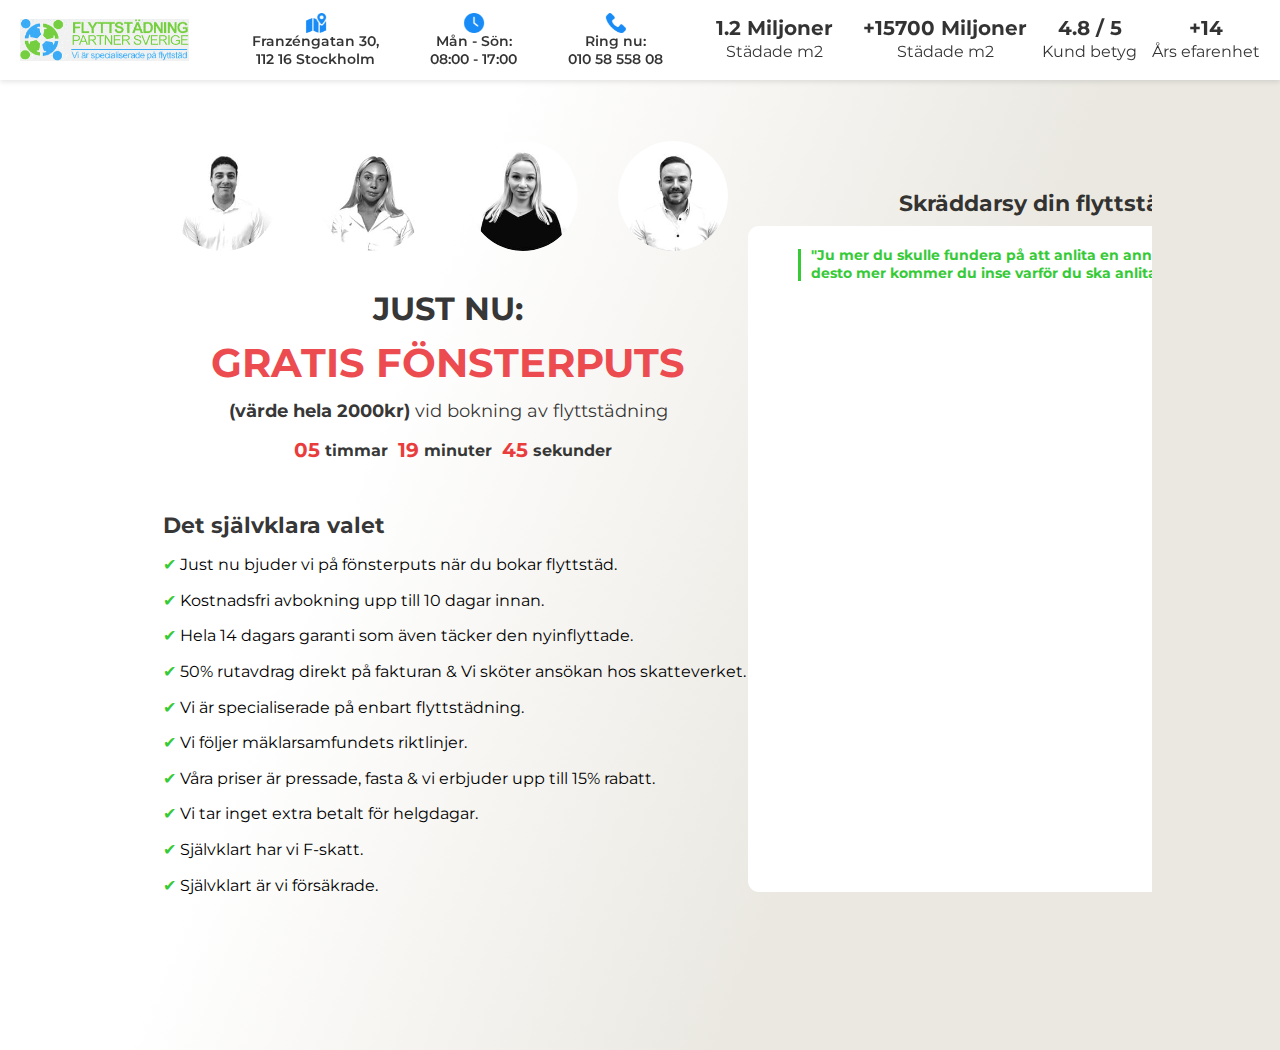
==== commit 160eb85e: "Update" ====
--- a/booking-page.html
+++ b/booking-page.html
@@ -8,71 +8,140 @@
     <link rel="preconnect" href="https://fonts.googleapis.com">
     <link rel="preconnect" href="https://fonts.gstatic.com" crossorigin>
     <link href="https://fonts.googleapis.com/css2?family=Roboto:ital,wght@0,100;0,300;0,400;0,500;0,700;0,900;1,100;1,300;1,400;1,500;1,700;1,900&display=swap" rel="stylesheet">
+    <link rel="preconnect" href="https://fonts.googleapis.com">
+    <link rel="preconnect" href="https://fonts.gstatic.com" crossorigin>
+    <link href="https://fonts.googleapis.com/css2?family=Montserrat:ital,wght@0,100..900;1,100..900&display=swap" rel="stylesheet">
+
+    <link rel="preconnect" href="https://fonts.googleapis.com">
+    <link rel="preconnect" href="https://fonts.gstatic.com" crossorigin>
+    <link href="https://fonts.googleapis.com/css2?family=Rubik:ital,wght@0,300..900;1,300..900&display=swap" rel="stylesheet">
+    <script src="https://ajax.googleapis.com/ajax/libs/jquery/3.7.1/jquery.min.js"></script>
 </head>
 <body class="booking-body">
     <header>
-        <nav class="navbar" id="nav">
 
-            <div class="nav-info-container centered">
-                <a href="index.html" class="nav-logo-link"><img id="logo" src="./images/logo.gif" alt="logo"></a>
+        <nav id="nav" class="navbar">
+            <a href="index.html" class="nav-logo-link"><img id="logo" src="./images/logo.gif" alt="logo" loading="eager"></a>
+ 
+             <div class="nav-info-container">
+                 <div class="nav-info-block" onClick="scrollToElement('footer');" loading="eager">
+                     <img src="images/map.png" alt="map icon">
+                     <span>Franzéngatan 30,<br>112 16 Stockholm</span>
+                 </div>
+ 
+                 <div class="nav-info-block" onClick="scrollToElement('footer');" loading="eager"> 
+                     <img src="images/time.png" alt="clock icon">
+                     <span>Mån - Sön:<br>08:00 - 17:00</span>
+                 </div>
+ 
+                 <a href="tel:+010 58 558 08">
+                     <div class="nav-info-block">
+                         <img src="images/phone-call.png" alt="phone icon" loading="eager">
+                         <span>Ring nu:<br>010 58 558 08</span>
+                     </div>
+                 </a>
+             </div>
+ 
+             <div class="menu-icon" id="menu-icon">
+                 <div class="line"></div>
+                 <div class="line"></div>
+                 <div class="line"></div>
+             </div>
+             
+             <ul class="nav-info-list">
+                <li>
+                    1.2 Miljoner <br>
+                    <span>Städade m2</span>
+                </li>
 
-                <div class="nav-info-block" onClick="scrollToElement('footer');">
-                    <img src="images/map.png" alt="map icon">
-                    <span>Franzéngatan 30,<br>112 16 Stockholm</span>
-                </div>
-
-                <div class="nav-info-block" onClick="scrollToElement('footer');">
-                    <img src="images/time.png" alt="clock icon">
-                    <span>Mån - Sön:<br>08:00 - 17:00</span>
-                </div>
-
-                <a href="tel:+010 58 558 08">
-                    <div class="nav-info-block">
-                        <img src="images/phone-call.png" alt="phone icon">
-                        <span>Ring nu:<br>010 58 558 08</span>
-                    </div>
-                </a>
-            </div>
-<!-- 
-            <div class="menu-icon" id="menu-icon">
-                <div class="line"></div>
-                <div class="line"></div>
-                <div class="line"></div>
-            </div>
-            <ul class="nav-links" id="nav-menu">
-                <li><a href="index.html">Hem</a></li>
-                <li><a href="booking-page.html">Priser/Boka Online</a></li>
-                <li><a href="whyus.html">Varför Välja Oss?</a></li>
-                <li><a href="checklist.html">Checklista</a></li>
-                <li><a href="contact.html">Kontakta Oss</a></li>
+                <li ></li>
+                    
+                <li>
+                    +15700 Miljoner <br>
+                    <span>Städade m2</span>
+                </li>
+                <li>
+                    4.8 / 5 <br>
+                    <span>Kund betyg</span>
+                </li>
+                <li>
+                    +14 <br>
+                    <span>Års efarenhet</span>
+                </li>
             </ul>
-        </nav> -->
+         </nav>
     </header>
 
+    <div id="exit-booking-popup">
+    <div id="discount-section">
+        <div>
+            <h2 class="discount-header" style="margin:20px 0 0 0;">MISSA INTE!</h2>
+            <h2 class="discount-header-2">HELA <span style="color:#EC4B50; font-weight:bold;">15% RABATT</span></h2>
+            <p class="discount-text">På flyttstäd vid bokning av flytthjälp</p>
+        
+            <div id="countdown" class="countdown" style="margin-top:0;">
+                <div class="countdown-number">
+                <span class="hours countdown-time"></span>
+                <span class="countdown-text">timmar</span>
+                </div>
+                <div class="countdown-number">
+                <span class="minutes countdown-time"></span>
+                <span class="countdown-text">minuter</span>
+                </div>
+                <div class="countdown-number">
+                <span class="seconds countdown-time"></span>
+                <span class="countdown-text">sekunder</span>
+                </div>
+            </div>
+        </div>
+        </div>
+      </div>
+
     <div id="nav-scroll"></div>
-    <img src="./images/cleaningbg3.jpg" alt="cleaning service" class="background-image">
+<!--     <img src="./images/flytt1.jpg" alt="cleaning service" class="background-image" loading="eager"> -->
 
     <div class="booking-container">
-        <div class="contact-inner-container">
+     <!--    <div class="contact-inner-container">
             <h1>SKRÄDDARSY DIN FLYTTSTÄDNING</h1>
-        </div>
+        </div> -->
 
         <div class="form-container">
             <div class="form-inner-container flex-row">
                 <div class="">
-                    <div class="info-section">
-                        <h2 class="form-h2">Varför välja oss?</h2>
-                        <ul>
-                            <li><span class="checkmark-2">✔</span> Hela 14 Dagars Garanti</li>
-                            <li><span class="checkmark-2">✔</span> Paketpris På Flytt & Städ</li>
-                            <li><span class="checkmark-2">✔</span> Checklista Flyttstädning</li>
-                            <li><span class="checkmark-2">✔</span> Samma Pris Alla Dagar</li>
-                            <li><span class="checkmark-2">✔</span> Det självklara valet</li>
-                        </ul>
+                    <div class="booking-img-container">
+                        <div class="info-section">
+                            <img src="./images/flyttstadning_tullinge_kundtjanst.jpg" alt="john image" loading="lazy">
+                            <img src="./images/flyttstadning_tullinge_ekonomi.jpg" alt="john image" loading="lazy">
+                            <img src="./images/flyttstadning_tullinge_coo.jpg" alt="john image" loading="lazy">
+                            <img src="./images/flyttstadning_ceo.jpg" alt="john image" loading="lazy">
+    
+                        </div>
+    
+                        <div class="discount-container">
+                            <h2 class="discount-header" style="margin-top:0;">JUST NU:</h2>
+                            <h2 class="discount-header-2"><span style="color:#EC4B50; font-weight:bold;">GRATIS FÖNSTERPUTS</span></h2>
+                            <p class="discount-text"><span style="font-weight: bold;">(värde hela 2000kr)</span> vid bokning av flyttstädning</p>
+                    
+                            <div id="countdown" class="countdown" style="margin-top:0;">
+                                <div class="countdown-number">
+                                <span class="hours countdown-time"></span>
+                                <span class="countdown-text">timmar</span>
+                                </div>
+                                <div class="countdown-number">
+                                <span class="minutes countdown-time"></span>
+                                <span class="countdown-text">minuter</span>
+                                </div>
+                                <div class="countdown-number">
+                                <span class="seconds countdown-time"></span>
+                                <span class="countdown-text">sekunder</span>
+                                </div>
+                            </div>
+                        </div>
                     </div>
+                 
                     
                     <div class="benefits-section">
-                        <h2 id="" class="form-h2" >Fördelar med flyttstädning</h2>
+                        <h2 id="" class="form-h2" >Det självklara valet</h2>
                         <ul>
                             <li><span class="checkmark-2">✔</span> Just nu bjuder vi på fönsterputs när du bokar flyttstäd.</li>
                             <li><span class="checkmark-2">✔</span> Kostnadsfri avbokning upp till 10 dagar innan.</li>
@@ -88,14 +157,19 @@
                     </div>
                 </div>
                
-                <div class="form-section">
-                    <div id="" class="booking_form">
-                        <div id="iframe-container">
-                            <p class="quote-container"><span class="quote-line"></span>"Ju mer du skulle fundera på att anlita en annan städfirma, desto mer kommer du inse varför du ska anlita oss"</p>
-                            <iframe id="fs_frame_15" src="https://www.formsolutions.se/forms/view/4" scrolling="no" style="overflow: hidden; height: 570px; width:400px; border:none;"></iframe>
+                <div>
+                    <h2 class="booking-header">Skräddarsy din flyttstädning</h2>
+                    <div class="form-section">
+                        <div id="" class="booking_form">
+                            <div id="iframe-container">
+                                <p class="quote-container"><span class="quote-line"></span>"Ju mer du skulle fundera på att anlita en annan städfirma,<br> desto mer kommer du inse varför du ska anlita oss"</p>
+                                <iframe id="fs_frame_15" src="https://www.formsolutions.se/forms/view/4" scrolling="no" style="overflow: hidden; height: 570px; width:500px; border:none;"></iframe>
+                            </div>
                         </div>
                     </div>
                 </div>
+
+
             </div>
         </div>
     </div>
--- a/style.css
+++ b/style.css
@@ -1,9 +1,10 @@
 :root {
     --H1-TEXT:65px;
     /* --MAIN-COLOR:#537164; */
-    --MAIN-COLOR:#81E546;
+    --MAIN-COLOR:#37ca37;
+    --LIGHT-GREEN:#81E546;
     --DARKER-GREEN:#37ca37;
-    --SECONDARY-COLOR:rgba(0,0,0,0.7);
+    --SECONDARY-COLOR:rgba(0,0,0,0.8);
     --BTN-COLOR:#188bf6;
     --TEXT-COLOR:rgba(255,255,255,1);
     --TEXT-COLOR:rgba(0,0,0,0.8);
@@ -11,6 +12,7 @@
     --WHITE:WHITE;
     --LIGHT-BLUE:#3CACF6;
     --RED-COLOR:#e93d3d;
+    --HEADER-TEXT:45px;
     --BIG-TEXT:35px;
     --MEDIUM-TEXT:28px;
     --SMALL-TEXT:20px;
@@ -20,7 +22,6 @@
     --MARGIN: 15px;
     --BIG-MARGIN:20px;
     --BIGGEST-MARGIN:30px;
-    --BIGGEST-MARGIN:40px;
     --BORDER-RADIUS:11px;
 }
 
@@ -94,7 +95,7 @@
     margin-bottom:0;
     opacity:0;
     animation: fadeInUp 1.5s ease-in-out forwards; /* Apply the animation */
-    animation-delay: 0.2s; /* Start animation after h1 is done */
+    animation-delay: 0.1s; /* Start animation after h1 is done */
 }
 
 .small-paragraph {
@@ -103,7 +104,7 @@
     margin-top:0;
     opacity:0;
     animation: fadeInUp 1.5s ease-in-out forwards; /* Apply the animation */
-    animation-delay: 0.2s; /* Start animation after h1 is done */
+    animation-delay: 0.1s; /* Start animation after h1 is done */
 }
 
 a {
@@ -112,6 +113,10 @@
     text-decoration:none;
 }
 
+a:hover {
+    cursor: pointer;
+}
+
 a:focus {
     color:rgba(255,255,255,0.1);
 }
@@ -154,6 +159,13 @@
     display: flex;
     flex-direction: column;
     justify-content: center;
+    text-align: start;
+    align-items: center;
+}
+
+.half-section > img {
+    width:100%;
+    height:auto;
 }
 
 .half-section-inner-div{
@@ -197,6 +209,18 @@
 
 .centered {
     margin:0 auto;
+}
+
+.smaller-h1 {
+    font-size:var(--HEADER-TEXT);
+    font-family: "Rubik", sans-serif !important;
+    margin:var(--BIG-MARGIN);
+    margin-left:0;
+    width:auto;
+}
+
+.big-line-height {
+    line-height: 150%;
 }
 
 @media only screen and (min-width: 3000px) {
@@ -216,6 +240,7 @@
 
 @media only screen and (max-width: 1780PX) {
     :root {
+        --HEADER-TEXT:40px;
         --H1-TEXT:52px;
         --BIG-TEXT:32px;
         --MEDIUM-TEXT:22.4px;
@@ -233,6 +258,7 @@
 
 @media only screen and (max-width: 768px) {
     :root {
+        --HEADER-TEXT:34px;
         --H1-TEXT:30px;
         --BIG-TEXT:26px;
         --MEDIUM-TEXT:20px;
@@ -250,6 +276,14 @@
 
 /* =============== BUTTONS  ================ */
 
+button, 
+button:focus, 
+button:active {
+    outline: none;        /* Removes the default browser outline on focus */
+    border: none;         /* Ensures no border changes occur on click */
+    box-shadow: none;     /* Removes any shadow that may appear when clicked */
+}
+
 .button-container {
     display:flex;
     margin:var(--MARGIN) 0;
@@ -257,8 +291,22 @@
 
 }
 
+.contact-header {
+    margin:0;
+    text-align: left;
+    font-size: var(--MEDIUM-TEXT);
+}
+
+.booking-header {
+    margin:0;
+    text-align: center;
+    font-size: var(--MEDIUM-TEXT);
+    margin-bottom:10px;
+    margin-top:50px;
+}
+
 .contact-button {
-    width:220px;
+    width:240px;
     height: 55px;
     line-height:50px;
     border-radius:var(--BORDER-RADIUS);
@@ -272,8 +320,15 @@
     justify-content: center;
     align-items: center;
     text-decoration: none;
+    margin:var(--BIG-MARGIN) 0;
     position: relative;
     transition: transform 0.3s ease; /* Smooth transition */
+    backface-visibility: hidden;
+    will-change: transform;
+    -webkit-user-select: none;  /* Chrome, Safari */
+    -moz-user-select: none;     /* Firefox */
+    -ms-user-select: none;      /* Internet Explorer/Edge */
+    user-select: none;          /* Standard syntax */
 }
 
 .sub-button {
@@ -293,6 +348,12 @@
     text-decoration: none;
     position: relative;
     transition: transform 0.3s ease; /* Smooth transition */
+    backface-visibility: hidden;
+    will-change: transform;
+    -webkit-user-select: none;  /* Chrome, Safari */
+    -moz-user-select: none;     /* Firefox */
+    -ms-user-select: none;      /* Internet Explorer/Edge */
+    user-select: none;          /* Standard syntax */
 }
 
 .sub-button:hover {
@@ -323,26 +384,69 @@
     -webkit-backface-visibility: hidden;
     backface-visibility: hidden;
     opacity:1;
-    animation: pulse 5s ease-in-out infinite; 
+    animation: pulse 2s ease-in-out infinite; 
     backface-visibility: hidden;
     will-change: transform;
-}
-
-.white-color {
-    color:var(--WHITE) !important;
-}
-
-.discount-button:hover {
-    cursor: pointer;
-}
-
-.prices-button {
+    -webkit-user-select: none;  /* Chrome, Safari */
+    -moz-user-select: none;     /* Firefox */
+    -ms-user-select: none;      /* Internet Explorer/Edge */
+    user-select: none;          /* Standard syntax */
+}
+
+.discount-button-2 {
     width:280px;
     height: 77px;
     line-height:50px;
     border-radius:var(--BORDER-RADIUS);
     font-size: 22px;
-    background-color:var(--MAIN-COLOR);
+    background-color:var(--BTN-COLOR);
+    text-align: center;
+    font-weight: bold;
+    border: none;
+    display: flex;
+    justify-content: space-evenly;
+    align-items: center;
+    text-decoration: none;
+    position: relative;
+    display: flex;
+    flex-direction: column;
+    -webkit-transition: 0.3s ease-in-out;
+    -moz-transition: 0.3s ease-in-out;
+    -o-transition: 0.3s ease-in-out;
+    transition: 0.3s ease-in-out;
+    -webkit-backface-visibility: hidden;
+    backface-visibility: hidden;
+    opacity:1;
+    animation: pulse2 3s ease-in-out infinite; 
+    backface-visibility: hidden;
+    will-change: transform;
+    -webkit-user-select: none;  /* Chrome, Safari */
+    -moz-user-select: none;     /* Firefox */
+    -ms-user-select: none;      /* Internet Explorer/Edge */
+    user-select: none;          /* Standard syntax */
+}
+
+.green-btn {
+    background-color: var(--MAIN-COLOR);
+}
+
+.white-color {
+    color:var(--WHITE) !important;
+}
+
+.discount-button:hover {
+    cursor: pointer;
+}
+
+.prices-button {
+    width:280px;
+    height: 77px;
+    line-height:50px;
+     backface-visibility: hidden;
+    will-change: transform;
+    border-radius:var(--BORDER-RADIUS);
+    font-size: 22px;
+    background-color:var(--LIGHT-GREEN);
     text-align: center;
     color:var(--TEXT-COLOR);
     font-weight: bold;
@@ -355,7 +459,14 @@
     display: flex;
     flex-direction: column;
     transition: transform 0.3s ease; /* Smooth transition */
-}
+    backface-visibility: hidden;
+    will-change: transform;
+    -webkit-user-select: none;  /* Chrome, Safari */
+    -moz-user-select: none;     /* Firefox */
+    -ms-user-select: none;      /* Internet Explorer/Edge */
+    user-select: none;          /* Standard syntax */
+}
+
 
 .prices-button:hover, .contact-button:hover, .sub-button:hover {
     cursor: pointer;
@@ -407,6 +518,12 @@
     top:5px;
 } 
 
+.btn-icon {
+    height:30px;
+    width:auto;
+    margin-right:5px;
+} 
+
 .btn-text {
     height:25px;
     font-size:28px;
@@ -422,7 +539,7 @@
     color:var(--SECONDARY-COLOR);
     margin-top:0;
     height:40px;
-    font-weight: 400;
+    font-weight: BOLD;
     position: relative;
     backface-visibility: hidden;
     will-change: transform;
@@ -439,6 +556,7 @@
     transform:scale(1.05);
     box-shadow: 0 0 15px 0 rgba(0, 0, 0, 0.4); 
     background-color: var(--RED-COLOR);
+    background-color: #e9683d;
 }
 100% {
     transform:scale(1);
@@ -447,6 +565,40 @@
 }
 }
 
+@keyframes pulse2 {
+0% {
+    transform:scale(1);
+    box-shadow: 0 0 0 0 rgba(0, 0, 0, 0.2); 
+}
+50% {
+    transform:scale(1.05);
+    box-shadow: 0 0 15px 0 rgba(0, 0, 0, 0.4); 
+}
+100% {
+    transform:scale(1);
+    box-shadow: 0 0 0 0 rgba(0, 0, 0, 0.2); 
+}
+}
+
+@keyframes pulse3 {
+    0% {
+        transform:scale(1);
+        box-shadow: 0 0 0 0 rgba(0, 0, 0, 0.2); 
+        background-color: var(--MAIN-COLOR); 
+    }
+    50% {
+        transform:scale(1.05);
+        box-shadow: 0 0 15px 0 rgba(0, 0, 0, 0.4); 
+        background-color: var(--RED-COLOR);
+        background-color: #e9683d;
+    }
+    100% {
+        transform:scale(1);
+        box-shadow: 0 0 0 0 rgba(0, 0, 0, 0.2); 
+        background-color: var(--MAIN-COLOR); 
+    }
+    }
+
 
 @keyframes bounce {
     0%, 20%, 50%, 80%, 100% {
@@ -480,6 +632,14 @@
         transform: rotate(0deg); /* End at the neutral position */
     }
 }
+
+@media only screen and (max-width: 768px) {
+    .discount-button {
+        animation: pulse3 2s ease-in-out infinite; 
+    }
+}
+
+
 
 .second-button {
     margin-left:10px;
@@ -498,19 +658,6 @@
     width:50px;
     height:auto;
 }
-
-@media only screen and (max-width: 768px) {
-    .discount-button {
-        width:280px;
-        height: 50px;
-        line-height:50px;
-        font-size: var(--SMALL-TEXT);
-    }
-    
-}
-   
-
-
 
 /* =========== END OF BUTTONS =========== */
 
@@ -562,6 +709,7 @@
     color:var(--TEXT-COLOR);
     z-index: 100;
     box-shadow: 0 2px 5px rgba(0, 0, 0, 0.1);
+    font-family: "Roboto", sans-serif !important;
 }
 
 .navbar.hidden {
@@ -576,6 +724,7 @@
     text-decoration: none;
     color: inherit;
     transition: color 0.3s ease;
+    font-family: sans-serif !important;
 }
 
 header h1 {
@@ -645,6 +794,31 @@
     justify-content: center;
 }
 
+.nav-info-list {
+    display: flex;
+    height:100%;
+    align-items: center;
+    justify-content: center;
+    font-size: 20px;
+    font-weight: bold;
+    line-height: 110%;
+    color: var(--SECONDARY-COLOR);
+}
+
+.nav-info-list li {
+    margin-bottom:0;
+}
+
+.nav-info-list > li > span {
+    font-size: 16px;
+}
+
+.nav-info-list-divider {
+    height:60px;
+    width:1px;
+    background-color: var(--SECONDARY-COLOR);
+}
+
 @keyframes bounceDrop {
     0% {
         transform: translateY(-30px);
@@ -721,6 +895,37 @@
     will-change: transform;
 }
 
+.dropdown-content {
+    display: none; /* Hide dropdown by default */
+    position: fixed;
+    background-color: #f9f9f9;
+    width: 168px;
+    box-shadow: 0px 8px 16px rgba(0,0,0,0.2);
+    z-index: 1;
+    margin-left: 4.5%;
+    text-align: left;
+}
+
+.dropdown-content li {
+    display: block;
+}
+
+.dropdown-content a {
+    color: black;
+    padding: 12px 0;
+    text-decoration: none;
+    display: block;
+}
+
+.dropdown-content a:hover {
+    background-color: #f1f1f1; /* Change background color on hover */
+}
+
+/* Show the dropdown when hovering over the dropdown button */
+.dropdown:hover .dropdown-content {
+    display: block;
+}
+
 /* Media Queries */
 
 @media only screen and (min-width: 3200px) and (min-height: 1200px) {
@@ -747,6 +952,11 @@
 
 
 @media only screen and (max-width: 1026px) {
+
+    .nav-info-list{
+        display: none;
+    }
+
     .menu-icon {
         display: flex; /* Show hamburger on small screens */
     }
@@ -793,7 +1003,7 @@
     }
 }
 
-@media only screen and (max-width: 767px) {
+@media only screen and (max-width: 768px) {
     .nav-info-container {
         display: none;
     }
@@ -844,6 +1054,8 @@
 
 
 /* =============== LANDING PAGE ================ */
+
+
 #home {
     margin-top:80px;
     height:75vh;
@@ -896,7 +1108,11 @@
 }
 
 .landing-margin-left-4 {
-    margin-left:52%;
+    margin-left:56%;
+}
+
+#mobile-overlay {
+    display:none;
 }
 
 @keyframes fadeIn {
@@ -1001,11 +1217,18 @@
     background: rgba(0, 0, 0, 0.5); /* Optional: Adds a dark overlay for better text readability */
 }
 
+
+
+
+
+@media only screen and (max-width: 1400px) {
+    .landing-margin-left-4 {
+        margin-left:35%;
+    }
+}
+
+
 @media only screen and (max-width: 1026px) {
-    .index-text {
-        color:var(--WHITE);
-    }
-
     .small-width-section{
         display: none;
     }
@@ -1014,6 +1237,13 @@
         width:100%;
         z-index:20;
         background-color: transparent;
+        position: relative;
+        bottom:110px;
+        padding-left:0;
+    }
+
+    .big-width-section > h1, .big-width-section > p {
+        padding-left:30px;
     }
 
     .big-width-section > h1 {
@@ -1033,7 +1263,31 @@
     .landing-margin-left, .landing-margin-left-2, .landing-margin-left-3, .landing-margin-left-4 {
         margin-left:0;
     }
-}
+
+    .landing-margin-left-4 {
+        margin-top:0;
+    }
+
+    #mobile-overlay {
+        display: block;
+        width:100vw;
+        height:90vh;
+        background: rgb(255,255,255);
+        background: linear-gradient(180deg, rgba(255,255,255,0.8) 0%, rgba(255,255,255,0) 100%);
+        z-index: 10;
+        position: absolute;
+        top:0;
+        left:0;
+    }    
+
+    .landing-margin-left-4 {
+        position: relative;
+        top:274px;
+        margin:0 auto;
+    }
+}
+
+
 
  
 
@@ -1081,9 +1335,8 @@
     width: 30%;
     height:auto;
     text-align: center;
-    background-color: white;
-    border:2px solid var(--MAIN-COLOR);
-    border:1px solid var(--SECONDARY-COLOR);
+    background-color: transparent;
+    border:1px solid rgba(200, 200, 200, 1);
     border-radius: var(--BORDER-RADIUS);
     opacity: 1;
     display: flex;
@@ -1141,7 +1394,7 @@
     transform: translateY(50px);
     animation: fadeInUpAndDown 3s ease-out forwards;
     /* Adjust delay for each image */
-    animation-delay: 2s;
+    animation-delay: 1.5s;
 }
 
 .review-phone-left {
@@ -1156,7 +1409,7 @@
     transform: translateY(50px);
     animation: fadeInUpAndDown 3s ease-out forwards;
     /* Adjust delay for each image */
-    animation-delay: 2s;
+    animation-delay: 1.5s;
 }
 
 .review-text{
@@ -1181,6 +1434,10 @@
     color:var(--DARKER-GREEN);
 }
 
+.mobile-background-image {
+    display:none;
+}
+
 @media only screen and (max-width: 1600px) {
     .review-block > h2 {
         font-size: 1.8rem;
@@ -1194,10 +1451,6 @@
 
     .review-phone-right, .review-phone-left {
         width:31%;
-    }
-    
-    .landing-margin-left-4 {
-        margin-left:35%;
     }
     
 }
@@ -1226,10 +1479,14 @@
     }
 
 
+    .review-block {
+        border:none;
+    }
+
      
 }
 
-@media only screen and (max-width: 767px) {
+@media only screen and (max-width: 768px) {
     .review-block > h2 {
         display: flex;
         flex-direction: column;
@@ -1239,6 +1496,7 @@
 
     .review-icon {
         top:0;
+        margin-right:0;
     }
 
     .review-block {
@@ -1247,8 +1505,24 @@
     }
 
     .review-block > h2 {
-        font-size: 1.3rem;
-    }
+        font-size: 1.15rem;
+    }
+
+    #landing-bg {
+        display: none;
+    }
+
+    .mobile-background-image {
+        position: absolute;
+        top:0;
+        left:0;
+        right:0;
+        object-fit: cover;
+        width:100%;
+        height:100%;
+        display: block;
+    }
+
 }
 
 
@@ -1320,6 +1594,18 @@
     background-position: center;
     background-size: cover;
     padding:75px 0;
+}
+
+#info-block-1 {
+    margin-right:10px;
+}
+
+#info-block-2 {
+    margin:0 10px;
+}
+
+#info-block-3 {
+    margin-left:10px;
 }
 
 .info-container {
@@ -1338,24 +1624,34 @@
     background-color: white;
     border:2px solid var(--MAIN-COLOR);
     border-radius: var(--BORDER-RADIUS);
-    padding:15px;
-}
-
-.info-block > h3 {
+}
+
+.info-block > div {
+    padding:10px;
+}
+
+.info-block > div > h3 {
     margin: 10px 0 5px 0;
     color:var(--SECONDARY-COLOR);
 }
 
-.info-block > h4 {
+.info-block > div > h4 {
     margin: 5px 0 10px 0;
     color:var(--SECONDARY-COLOR);
     font-size: var( --SMALL-TEXT);
     color:var(--BTN-COLOR);
 }
 
-.info-block > p {
+.info-block > div > p {
     margin: 5px 0 10px 0;
     color:var(--SECONDARY-COLOR);
+}
+
+.info-block-img {
+    width:100%;
+    height:200px;
+    display: block;
+    object-fit: cover;
 }
 
 .info-text{
@@ -1377,7 +1673,8 @@
 
 @media only screen and (max-width: 1028px) {
     .info-container {
-        width:90%;
+        width:95%;
+        flex-direction: column;
     }
 
     .info-block {
@@ -1386,18 +1683,30 @@
         transform: translateY(0);
     }
 
+    #info-block-1, #info-block-2{
+        margin:20px 0;
+        width:100%;
+    }
+
+    #info-block-3 {
+        margin:20px 0 0 0;
+        width:100%;
+    }
+    
+    .article-content-wrapper > div {
+        flex-direction: column;
+    }
+
+    .article-image img, .article-content{
+        width:100% !important;
+    }
 }
 
 
 @media only screen and (max-width: 768px) {
-    .info-container {
-        flex-direction: column;
-    }
-
-    .info-block {
-        width: 100%;
-        margin: 2% 0;
-    }
+  
+
+  
 }
 
 
@@ -1437,35 +1746,74 @@
 
 /* =============== CONTACT ================ */
 
+.text-section {
+}
+
+.contact-icon {
+    width:25px;
+    height:auto;
+    margin-right:10px;
+}
+
 .contact-container {
-    max-width:800px;
-    position: relative;
-    margin:150px auto 75px auto;
-    background-color: white;
-    background-color: var(--SOFT-COLOR);
+    width:60%;
+    position: relative;
+    display: flex;
+    margin: 0 auto;
+    text-align: center;
+
+}
+
+.contact-container > div > p {
+    margin:0;
+}
+
+.call-box {
+    padding: 15px;
     border-radius: var(--BORDER-RADIUS);
-    box-shadow: 0 0 10px rgba(0, 0, 0, 0.1);
-}
-
-.contact-info {
-    position: absolute;
-    top: 50%;
-    left: -260px;
-    -webkit-transform: translate(-50%, -50%);
-    -moz-transform: translate(-50%, -50%);
-    -ms-transform: translate(-50%, -50%);
-    -o-transform: translate(-50%, -50%);
-    transform: translate(-50%, -50%);
-    background-color:var(--LIGHT-BLUE);
-    text-align: start;
-    padding:10px;
-    width:520px;
-    border-top-left-radius: var(--BORDER-RADIUS);
-    border-bottom-left-radius: var(--BORDER-RADIUS);
-}
-
-.contact-info > div > h2 {
-    font-size:var(--MEDIUM-TEXT);
+    text-align: center;
+    width:500px;
+    height:260px;
+    border-radius: var(--BORDER-RADIUS);
+    display:flex;
+    justify-content: center;
+    align-items: center;
+    flex-direction: column;
+}
+
+.call-box h2 {
+    color: #333333;
+    margin:0;
+    font-size:26px;
+}
+
+.call-box p {
+    color: #666666;
+    margin:5px 0;
+}
+
+.phone-icon {
+    font-size: 40px;
+}
+
+.phone-icon > img {
+    width:40px;
+    height:auto;
+}
+
+.phone-number {
+    font-size:25px;
+    font-weight: bold;
+}
+
+.phone-number {
+    font-size:25px;
+    font-weight: bold;
+    color:var(--BTN-COLOR);
+}
+
+.phone-number:hover {
+    cursor: pointer;
 }
 
 .contact-inner-container {
@@ -1478,19 +1826,6 @@
     overflow:hidden;
 }
 
-.form-container {
-    background-color: var(--BTN-COLOR);
-    background-color: white;
-    text-align: start;
-    z-index: 50;
-    border-bottom-left-radius: var(--BORDER-RADIUS);
-    border-bottom-right-radius: var(--BORDER-RADIUS);
-}
-
-.form-container label {
-    color:rgba(0,0,0,0.6);
-}
-
 .contact-inner-container h1 {
     font-size: 35px;
     color:var(--SECONDARY-COLOR) !important;
@@ -1498,6 +1833,10 @@
     opacity: 1;
     width:auto; 
     text-align: center;
+}
+
+.contact-form-container {
+    margin:var(--MARGIN);
 }
 
 .contact-form h2 {
@@ -1545,6 +1884,8 @@
     border: none;
     border-radius: var(--BORDER-RADIUS);
     font-size: 16px;
+    width:240px;
+    height:60px;
     font-weight: bold;
     color: #fff;
     background-color: var(--MAIN-COLOR);
@@ -1556,18 +1897,6 @@
 button[type="submit"]:hover, input[type="submit"]:hover {
     background-color: var(--LIGHT-BLUE);
 }
-
-@media only screen and (max-width: 1600px) {
-   .contact-container{
-        margin:150px auto 75px auto;
-   }
-}
-
-@media only screen and (max-width: 767px) {
-    .contact-container{
-        width:95%;
-    }
- }
 
 /* =========== END OF CONTACT =========== */
 
@@ -1637,7 +1966,7 @@
     width:25%;
 }
 
-.footer-text-section > p{
+.footer-text-section > p, .footer-text-section > a > p {
     color:var(--SECONDARY-COLOR);
     font-size:var(--SMALL-TEXT);
     margin:5px 0;
@@ -1648,6 +1977,14 @@
     color:var(--TEXT-COLOR);
     margin-bottom: 5px;
 }
+
+@media only screen and (max-width: 1600px) {
+    .contact-container {
+        width:75%;
+    }
+}
+
+
 
 @media only screen and (max-width: 1026px) {
     .footer-inner-container {
@@ -1675,14 +2012,30 @@
     .footer-text-section > div > h2{
         width:auto;
     }
+
+    .footer-container > h2 {
+        font-size:20px;
+    }
+
+    .contact-container {
+        width:90%;
+        flex-direction: column;
+        align-self: center;
+        justify-content: center;
+    }
     
-
-}
-
-@media only screen and (max-width: 767px) {
-  
-}
-
+    .half-section {
+        width:auto;
+        align-items: center;
+    }
+}
+
+
+@media only screen and (max-width: 768px) {
+    .contact-container > div > p {
+        font-size:14px;
+    }
+}
 
 
 
@@ -1789,7 +2142,21 @@
     .article-image {
         width:100%;
     }
-}
+
+    .article-content-wrapper > div > div {
+        width:100%;
+    }
+}
+
+
+@media only screen and (max-width: 768px) {
+    .article-content h1 {
+       font-size:24px;
+    }
+}
+
+
+
  
 
 /* =============== END OF ARTICLE ================ */
@@ -1819,6 +2186,19 @@
     cursor: pointer;
     transition: background-color 0.3s ease, border-color 0.3s ease;
     margin:10px;
+}
+
+.faq-box {
+    background-color: var(--BTN-COLOR);
+}
+
+.faq-box .faq-question {
+    color:white;
+}
+
+.faq-question-full {
+    width:94.5% !important;
+    max-width: 1120px !important;
 }
 
 .faq-question {
@@ -1856,6 +2236,19 @@
     transform: translateY(-50%) rotate(180deg); /* Rotate arrow */
     color: var(--BTN-COLOR); /* Change question color when active */
 }
+
+.faq-box.active {
+    background-color: #fff; /* Ensures background is white when active */
+    border-color: var(--MAIN-COLOR);/* Orange border for the active item */
+}
+.faq-box.active .faq-question {
+    color: var(--MAIN-COLOR); /* Change question color when active */
+}
+.faq-box.active .faq-question::after {
+    transform: translateY(-50%) rotate(180deg); /* Rotate arrow */
+    color: var(--MAIN-COLOR); /* Change question color when active */
+}
+
 .faq-answer {
     display: none;
     margin-top: 10px;
@@ -1869,11 +2262,10 @@
 }
 
 .faq-answer-link {
-    color:var(--BTN-COLOR) !important;
+    color:var(--MAIN-COLOR) !important;
     text-decoration: underline;
     font-weight: bold;
 }
-
 
 @media only screen and (max-width: 1310px) {
     .faq-item {
@@ -1886,12 +2278,13 @@
     .faq-container {
         grid-template-columns: 1fr;
         gap:0; 
+        width:95%;
     }
 }
 
 @media only screen and (max-width: 760px) {
     .faq-item {
-        width:80%;
+        width:100%;
     }
 
     .faq-question {
@@ -1903,6 +2296,10 @@
         flex-direction: column;
         justify-content: center;
         align-items: center;
+    }
+
+    .faq-answer {
+        padding: 0;
     }
 }
 
@@ -2135,7 +2532,7 @@
 }
 
 .checklist-section > ul li {
-    padding: 10px 0;
+    padding: 0;
     border-bottom: 1px solid #eee;
     display: flex;
     align-items: center;
@@ -2151,22 +2548,36 @@
 }
 
 .checklist-section {
-    margin-bottom: 30px;
+    margin-bottom: var(--BIGGEST-MARGIN);
+}
+
+.info-section {
+    display:flex;
+    margin-bottom:var(--BIGGEST-MARGIN);
+    width: 100%;
+}
+
+.info-section > img {
+    width:110px;
+    height:auto;
+    margin:0 var(--BIG-MARGIN);
+    border-radius: 100%;
 }
 
 .quote-container {
     display: flex;
     color:var(--DARKER-GREEN) !important;
     font-weight: bold;
-    font-size:16px;
+    font-size:14px;
     width: 100%;
     margin: 0 auto;
+    margin-bottom:20px;
 }
 
 .quote-line {
     display: block;
-    width:5px;
-    height:40px;
+    width:3px;
+    height:32px;
     position: relative;
     top:3px;
     background-color: var(--DARKER-GREEN);
@@ -2174,7 +2585,7 @@
 }
 
 .checkmark {
-    margin-left:15px;
+    margin-left:10px;
     margin-right:5px;
     color:var(--DARKER-GREEN);
 }
@@ -2193,24 +2604,146 @@
     .quote-container {
         width:90%;
     }
+
+    .checkmark {
+        margin-left:0px;
+    }
 }
 
 
 /* =============== END OF CHECKLIST ================ */
 .booking-body {
-    background-color: white !important;
+    background: rgb(234,232,225);
+    background: linear-gradient(292deg, rgba(234,232,225,1) 33%, rgba(255,255,255,1) 68%);
     padding-top:1px;
+    height:100vh;
     min-height:1050px;
 }
 
 .booking-container {
-    max-width:1200px;
-    position: relative;
-    margin:150px auto 75px auto;
+    width:80%;
+    position: relative;
+    margin:0 auto;
+    height:100vh;
+    padding-top:120px;
+    background-color: var(--SOFT-COLOR);
+    background-color: transparent;
+    border-radius: var(--BORDER-RADIUS);
+}
+
+.discount-header {
+    font-weight: 30px !important;
+    font-weight: 700;
+}
+
+.discount-header-2 {
+    font-size: 40px;
+    font-weight: 700;
+    margin-top:10px;
+}
+
+.discount-text {
+    font-size: 18px;
+    margin-top: 0;
+    margin-bottom:0;
+}
+
+.countdown-title {
+    font-weight: 100;
+    font-size: 40px;
+    margin: 40px 0 20px;
+}
+.countdown {
+    font-family: "Roboto";
+    color: #000;
+    display: inline-block;
+    font-weight: 100;
+    text-align: center;
+    display: flex;
+    font-size: 30px;
+    margin-top: 5%;
+    opacity: 1;
+    justify-content: center;
+    font-family: "Montserrat", sans-serif;
+    margin-bottom:var(--BIGGEST-MARGIN);
+}
+
+.discount-container {
+    text-align: center;
+}
+
+.countdown span {
+    font-weight: bold;
+}
+
+.countdown-number {
+    border-radius: 3px;
+    display: inline-block;
+    display: flex;
+    align-items: center;
+    font-size: 20px;
+}
+.countdown-time {
+    padding: 10px 5px 7px 10px;
+    border-radius: 3px;
+    display: inline-block;
+    color: var(--RED-COLOR);
+}
+.countdown-text {
+    display: block;
+    padding-top: 5px;
+    font-size: 16px;
+}
+
+.booking-img-container {
+    display:flex;
+    flex-direction: column;
+    align-items: center;
+    justify-content: center;
+    width:100%;
+}
+
+.bounce-number {
+    animation: 1s 0.6s infinite bounce;
+    transform: translateY(0);
+}
+
+#exit-booking-popup {
+    position: absolute;
+    width: 100%;
     background-color: white;
-    background-color: var(--SOFT-COLOR);
-    border-radius: var(--BORDER-RADIUS);
-    box-shadow: 0 0 10px rgba(0, 0, 0, 0.1);
+    opacity: 0;
+    visibility: hidden;
+    left: 0;
+    right: 0;
+    z-index: 500;
+    transition: 0.3s ease-in-out;
+    text-align: center;
+    display: flex;
+    justify-content: center;
+    align-items: center;
+}
+.show-popup {
+    visibility: visible !important;
+    opacity: 1 !important;
+}
+
+#discount-section {
+    width: 80%;
+    display: flex;
+    justify-content: center;
+    align-items: center;
+}
+
+
+@keyframes bounce {
+    0% {
+        -webkit-animation-timing-function: ease-in;
+    }
+    50% {
+        transform: scale(1.2);
+        -webkit-animation-timing-function: ease-out;
+    }
 }
 
 .boooking-container p {
@@ -2223,14 +2756,6 @@
 
 .book-text-container > section {
     width:50%;
-}
-
-.booking-header {
-    text-align: center;
-}
-
-.booking-header > h1 {
-    animation-delay: 0;
 }
 
 .boooking-container > div >h1 {
@@ -2260,9 +2785,8 @@
 }
 
 ul li {
-   /*  background: url('checkmark.png') no-repeat left center; */
     background-size: 20px;
-    padding-left: 30px;
+    padding-left: 20px;
     margin-bottom: 10px;
 }
 
@@ -2286,7 +2810,7 @@
 }
 
 #contact-form {
-    padding:20px 0;
+    padding:10px 0;
     border:none;
 }
 
@@ -2304,10 +2828,11 @@
     margin-bottom: 15px;
     border: 1px solid #ddd;
     border-radius: var(--BORDER-RADIUS);
-    font-size: 14px;
+    font-size: 18px;
     background-color: #fff;
     color: #333;
     width:100%;
+    height:70px;
     appearance: none; /* Removes default styles for dropdowns */
     background-image: url('dropdown-arrow.png'); /* Replace with actual arrow image */
     background-repeat: no-repeat;
@@ -2320,19 +2845,17 @@
 }
 
 .form-h2 {
-    color:var(--BTN-COLOR);
-    color:var(--DARKER-GREEN);
+    color:var(--SECONDARY-COLOR);
     font-size: var(--MEDIUM-TEXT);
+    margin-top:0;
 }
 
 .form-inner-container {
-    padding:30px;
+    padding:20px;
     overflow: hidden;
-    background-color: var(--SOFT-COLOR);
-    background-color: var(--SOFT-COLOR);
     border-bottom-left-radius: var(--BORDER-RADIUS);
     border-bottom-right-radius: var(--BORDER-RADIUS);
-    justify-content: space-between;
+    justify-content: space-around;
 }
 
 #iframe-container {
@@ -2340,7 +2863,11 @@
     border-radius: var(--BORDER-RADIUS);
     background-color:var(--WHITE);
     margin-left:30px;
-    width:500px;
+    width:600px;
+    display: flex;
+    flex-direction: column;
+    justify-content: center;
+    align-items: center;
 }
 
 textarea {
@@ -2348,11 +2875,11 @@
     margin-bottom: 15px;
     border: 1px solid #ddd;
     border-radius: var(--BORDER-RADIUS);
-    font-size: 14px;
+    font-size: 18px;
     background-color: #fff;
     color: #333;
     width:100%;
-    height:100px;
+    height:150px;
     appearance: none; /* Removes default styles for dropdowns */
     background-image: url('dropdown-arrow.png'); /* Replace with actual arrow image */
     background-repeat: no-repeat;
@@ -2374,11 +2901,16 @@
 
     .form-inner-container {
         padding:20px;
-    }
-}
-
-
-@media only screen and (max-width: 767px) {
+        text-align: center;
+    }
+
+    .map-container {
+        height:41.5vh;
+    }
+}
+
+
+@media only screen and (max-width: 768px) {
     .flex-row {
         flex-direction: column;
     }
@@ -2407,5 +2939,12 @@
     #iframe-container {
         margin-left:0;
     }
-}
-
+
+    .booking-container {
+        width:95%;
+    }
+    
+    .info-section > img {
+        width:14%;
+    }
+}
